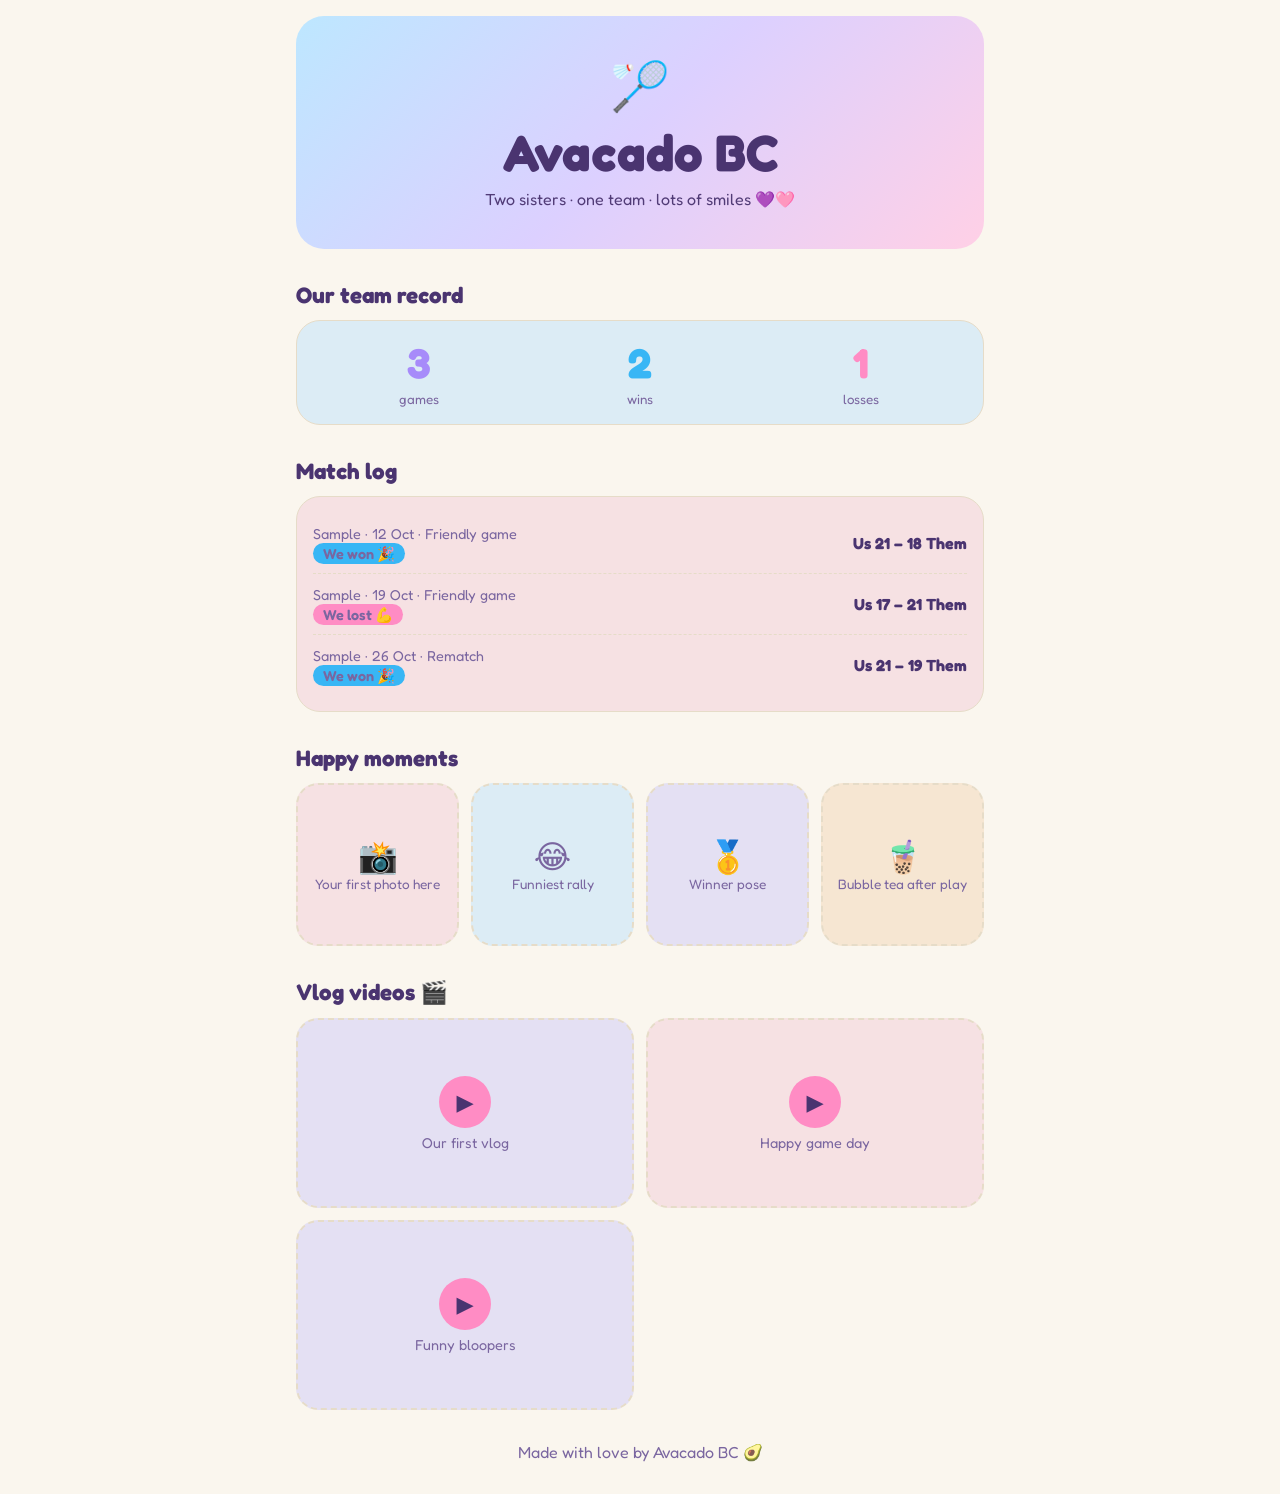
==== index.html @ a6f0c49f "Add files via upload" ====
<!DOCTYPE html>
<html lang="en">
<head>
<meta charset="utf-8">
<meta name="viewport" content="width=device-width, initial-scale=1">
<title>Avacado BC 🏸</title>
<meta property="og:title" content="Avacado BC 🏸">
<meta property="og:description" content="Two sisters · one team · lots of smiles">
<link rel="icon" href="data:image/svg+xml,<svg xmlns=%22http://www.w3.org/2000/svg%22 viewBox=%220 0 100 100%22><text y=%22.9em%22 font-size=%2290%22>🏸</text></svg>">
<link href="https://fonts.googleapis.com/css2?family=Fredoka:wght@400;600;700&display=swap" rel="stylesheet">
<link rel="stylesheet" href="css/style.css">
</head>
<body>
<div class="wrap">

  <!-- Banner (text comes from data/club.js) -->
  <header class="hero">
    <div class="sh">🏸</div>
    <h1 id="club-name"></h1>
    <p id="club-tagline"></p>
  </header>

  <!-- Team record (calculated from data/matches.js) -->
  <h2>Our team record</h2>
  <div class="card"><div class="vs">
    <div><b id="stat-games">0</b><small>games</small></div>
    <div><b id="stat-wins">0</b><small>wins</small></div>
    <div><b id="stat-losses">0</b><small>losses</small></div>
  </div></div>

  <!-- Match log (from data/matches.js) -->
  <h2>Match log</h2>
  <div class="card" id="match-log"></div>

  <!-- Photos (from data/moments.js) -->
  <h2>Happy moments</h2>
  <div class="grid" id="moments"></div>

  <!-- Videos (from data/vlogs.js) -->
  <h2>Vlog videos 🎬</h2>
  <div class="vgrid" id="vlogs"></div>

  <footer id="club-footer"></footer>
</div>

<!-- Your data files: these are the ones you edit -->
<script src="data/club.js"></script>
<script src="data/matches.js"></script>
<script src="data/moments.js"></script>
<script src="data/vlogs.js"></script>
<!-- The code that builds the page: no need to touch -->
<script src="js/script.js"></script>
</body>
</html>
---- css/style.css ----
/* Colours: change them here if you ever want a new look */
:root{
  --bg:#faf6ee;      /* cream page */
  --card:#dcecf5;    /* light blue box */
  --pink:#f6e1e3;    /* light pink box */
  --lav:#e4e0f3;     /* lavender */
  --peach:#f6e6d2;   /* peach */
  --ink:#4a3470;     /* main text */
  --soft:#7a66a0;    /* softer text */
  --p1:#a78bfa;      /* purple number */
  --p2:#ff8cc4;      /* pink */
  --p3:#38b6f5;      /* sky blue */
  --line:#e6dcc8;    /* beige borders */
}
*{box-sizing:border-box}
body{margin:0;min-height:100vh;background:var(--bg);color:var(--ink);font-family:'Fredoka',system-ui,-apple-system,'Segoe UI',sans-serif}
.wrap{max-width:720px;margin:0 auto;padding:16px}

.hero{text-align:center;color:var(--ink);border-radius:28px;padding:40px 20px;background:linear-gradient(135deg,#bde7ff,#dcd0ff 50%,#ffd0e6)}
.hero h1{margin:6px 0;font-size:clamp(2rem,9vw,3.2rem)}
.hero p{margin:0;opacity:.95}
.sh{font-size:3rem}

h2{margin:32px 0 12px;font-size:1.4rem}
.card{background:var(--card);border:1px solid var(--line);border-radius:24px;padding:16px}
#match-log{background:var(--pink)}

.vs{display:grid;grid-template-columns:repeat(3,1fr);align-items:center;text-align:center;gap:8px}
.vs b{display:block;font-size:2.6rem;color:var(--p3)}
.vs div:first-child b{color:var(--p1)}
.vs div:last-child b{color:var(--p2)}
.vs small{color:var(--soft)}

.m{display:flex;justify-content:space-between;align-items:center;gap:8px;padding:10px 0;border-bottom:1px dashed var(--line)}
.m:last-child{border:0}
.m span{color:var(--soft);font-size:.9rem}
.sc{font-weight:700;text-align:right}
.tag{font-size:.75rem;color:#3b2a5c;font-weight:600;border-radius:99px;padding:2px 10px;background:var(--p3)}
.tag.s{background:var(--p2)}

.grid{display:grid;grid-template-columns:repeat(auto-fill,minmax(150px,1fr));gap:12px}
.ph{background:var(--pink);border:2px dashed var(--line);border-radius:22px;aspect-ratio:1;display:flex;flex-direction:column;align-items:center;justify-content:center;text-align:center;padding:8px;font-size:.85rem;color:var(--soft)}
.ph i{font-style:normal;font-size:2rem}
.ph:nth-child(4n+2){background:var(--card)}
.ph:nth-child(4n+3){background:var(--lav)}
.ph:nth-child(4n+4){background:var(--peach)}
.pic{margin:0;background:var(--pink);border:1px solid var(--line);border-radius:22px;overflow:hidden}
.pic img{display:block;width:100%;aspect-ratio:1;object-fit:cover}
.pic figcaption{padding:8px 12px;font-size:.85rem;color:var(--soft)}

.vgrid{display:grid;grid-template-columns:repeat(auto-fill,minmax(240px,1fr));gap:12px}
.vd{background:var(--lav);border:2px dashed var(--line);border-radius:22px;aspect-ratio:16/9;display:flex;flex-direction:column;align-items:center;justify-content:center;text-align:center;color:var(--soft);font-size:.9rem;gap:6px;padding:8px}
.vd:nth-child(2n){background:var(--pink)}
.vd i{font-style:normal;width:52px;height:52px;border-radius:50%;background:var(--p2);color:var(--ink);display:flex;align-items:center;justify-content:center;font-size:1.4rem}
.vc{margin:0;background:var(--lav);border:1px solid var(--line);border-radius:22px;overflow:hidden}
.vc:nth-child(2n){background:var(--pink)}
.vc video,.vc iframe{display:block;width:100%;aspect-ratio:16/9;border:0;background:#000}
.vc figcaption{padding:8px 12px;font-size:.9rem;color:var(--soft)}

footer{text-align:center;color:var(--soft);margin:32px 0 16px}
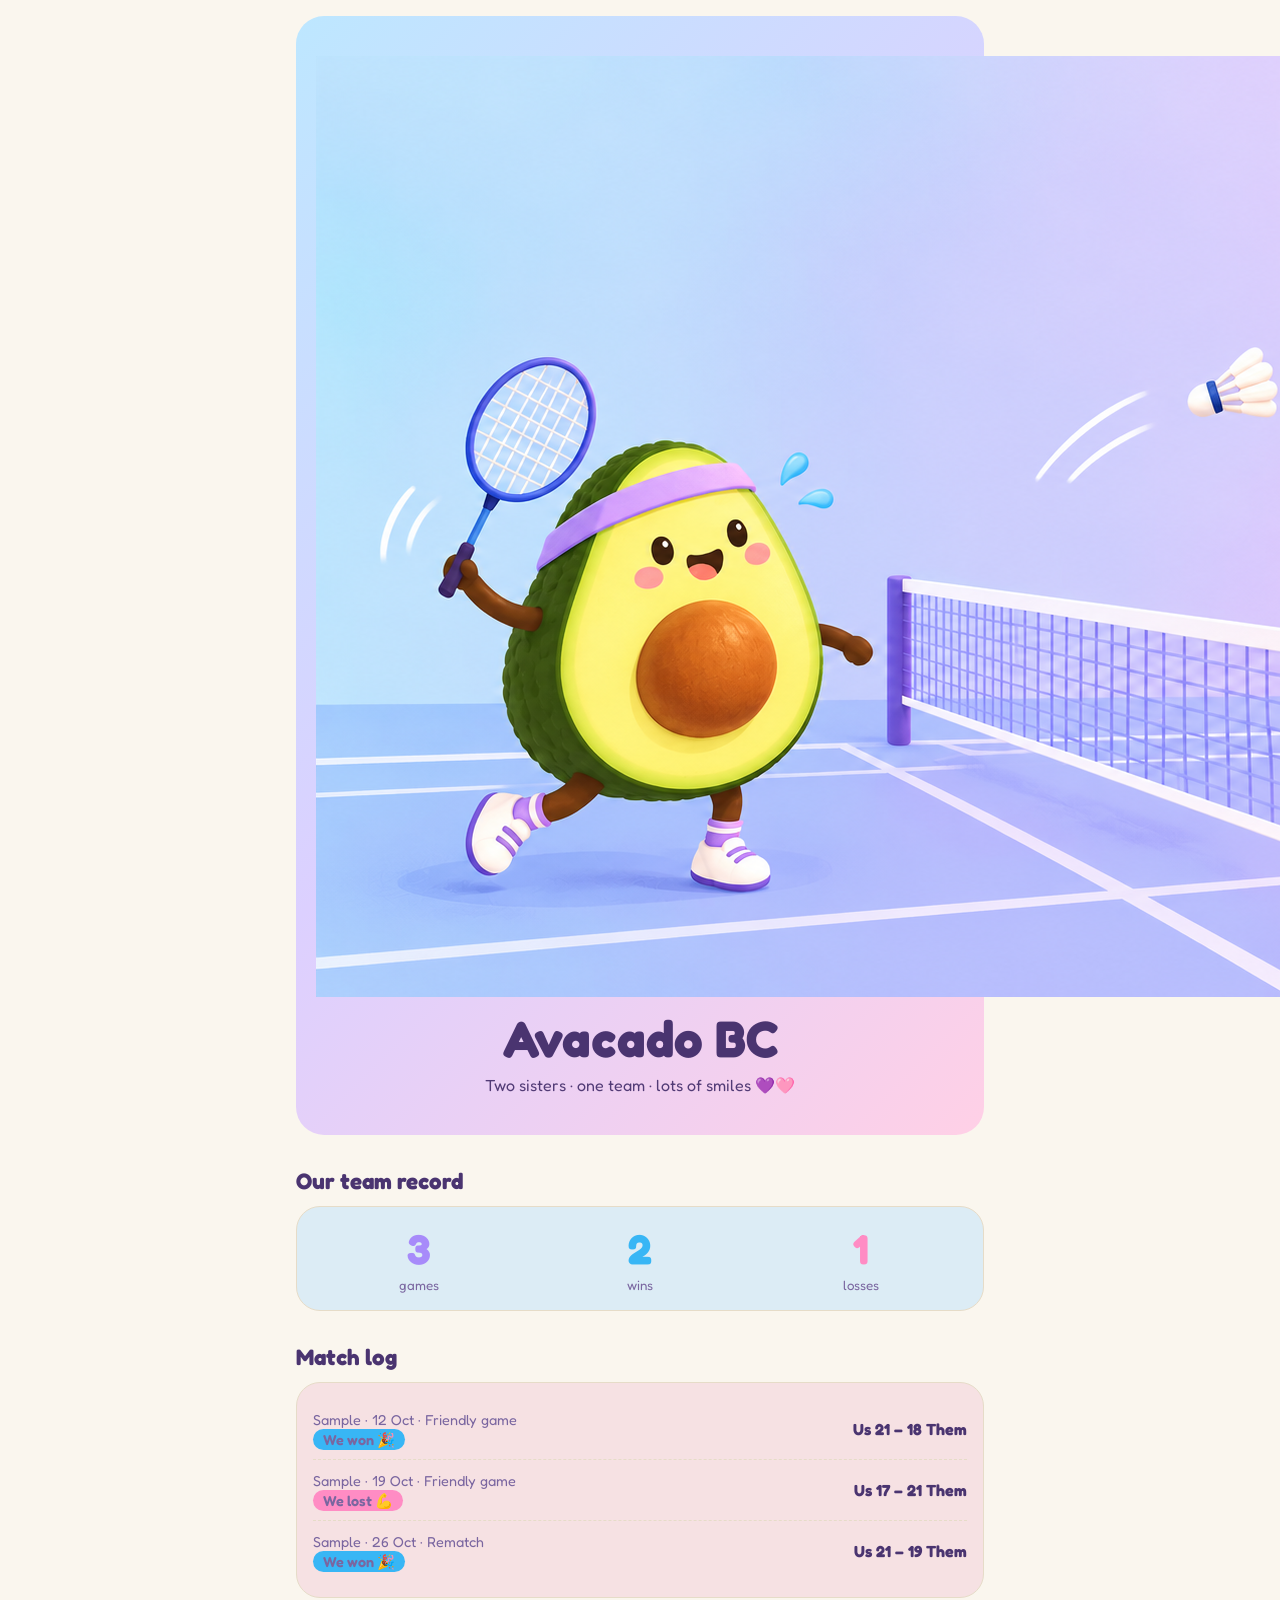
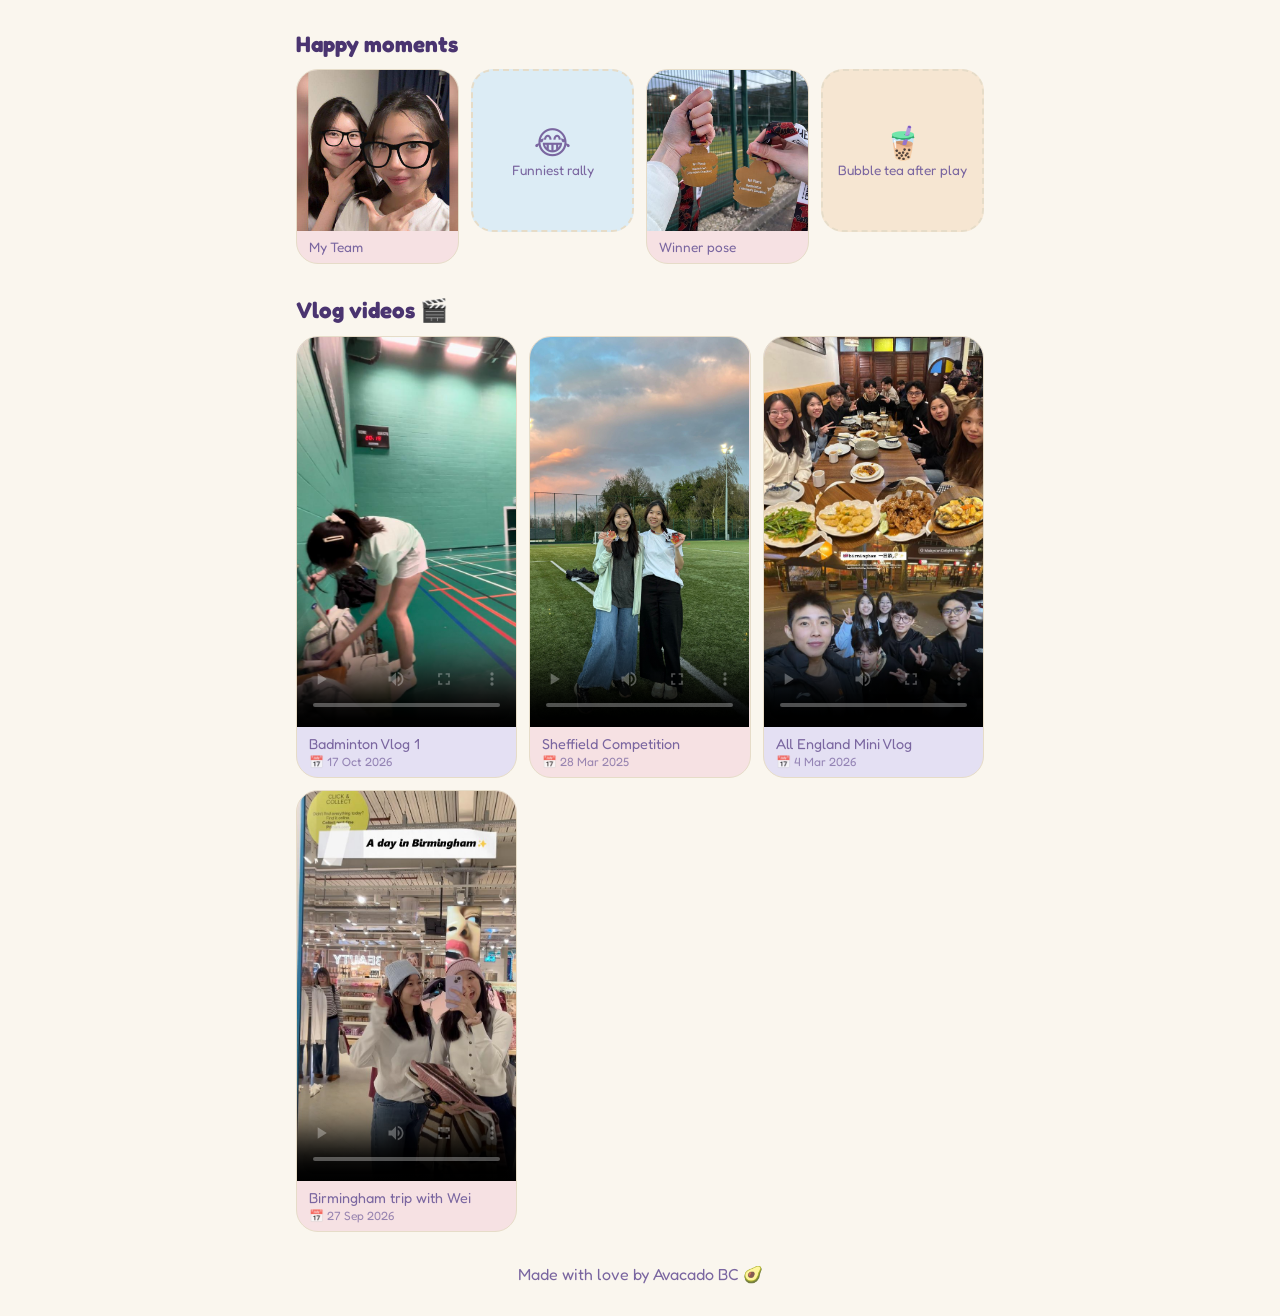
==== commit 59ac4466: "Replace emoji with image in header" ====
--- a/index.html
+++ b/index.html
@@ -15,7 +15,7 @@
 
   <!-- Banner (text comes from data/club.js) -->
   <header class="hero">
-    <div class="sh">🏸</div>
+    <img class="hero-img" src="images/Kawaii%20Avocado%20Badminton%20Match.png" alt="Avacado BC avocados playing badminton">
     <h1 id="club-name"></h1>
     <p id="club-tagline"></p>
   </header>
--- a/css/style.css
+++ b/css/style.css
@@ -48,13 +48,15 @@
 .pic img{display:block;width:100%;aspect-ratio:1;object-fit:cover}
 .pic figcaption{padding:8px 12px;font-size:.85rem;color:var(--soft)}
 
-.vgrid{display:grid;grid-template-columns:repeat(auto-fill,minmax(240px,1fr));gap:12px}
-.vd{background:var(--lav);border:2px dashed var(--line);border-radius:22px;aspect-ratio:16/9;display:flex;flex-direction:column;align-items:center;justify-content:center;text-align:center;color:var(--soft);font-size:.9rem;gap:6px;padding:8px}
+.vgrid{display:grid;grid-template-columns:repeat(2,1fr);gap:12px}
+@media (min-width:600px){.vgrid{grid-template-columns:repeat(3,1fr)}}
+.vd{background:var(--lav);border:2px dashed var(--line);border-radius:22px;aspect-ratio:9/16;display:flex;flex-direction:column;align-items:center;justify-content:center;text-align:center;color:var(--soft);font-size:.9rem;gap:6px;padding:8px}
 .vd:nth-child(2n){background:var(--pink)}
 .vd i{font-style:normal;width:52px;height:52px;border-radius:50%;background:var(--p2);color:var(--ink);display:flex;align-items:center;justify-content:center;font-size:1.4rem}
 .vc{margin:0;background:var(--lav);border:1px solid var(--line);border-radius:22px;overflow:hidden}
 .vc:nth-child(2n){background:var(--pink)}
-.vc video,.vc iframe{display:block;width:100%;aspect-ratio:16/9;border:0;background:#000}
+.vc video{display:block;width:100%;aspect-ratio:9/16;object-fit:cover;border:0;background:#000}
+.vc iframe{display:block;width:100%;aspect-ratio:16/9;border:0;background:#000}
 .vc figcaption{padding:8px 12px;font-size:.9rem;color:var(--soft)}
 
 footer{text-align:center;color:var(--soft);margin:32px 0 16px}
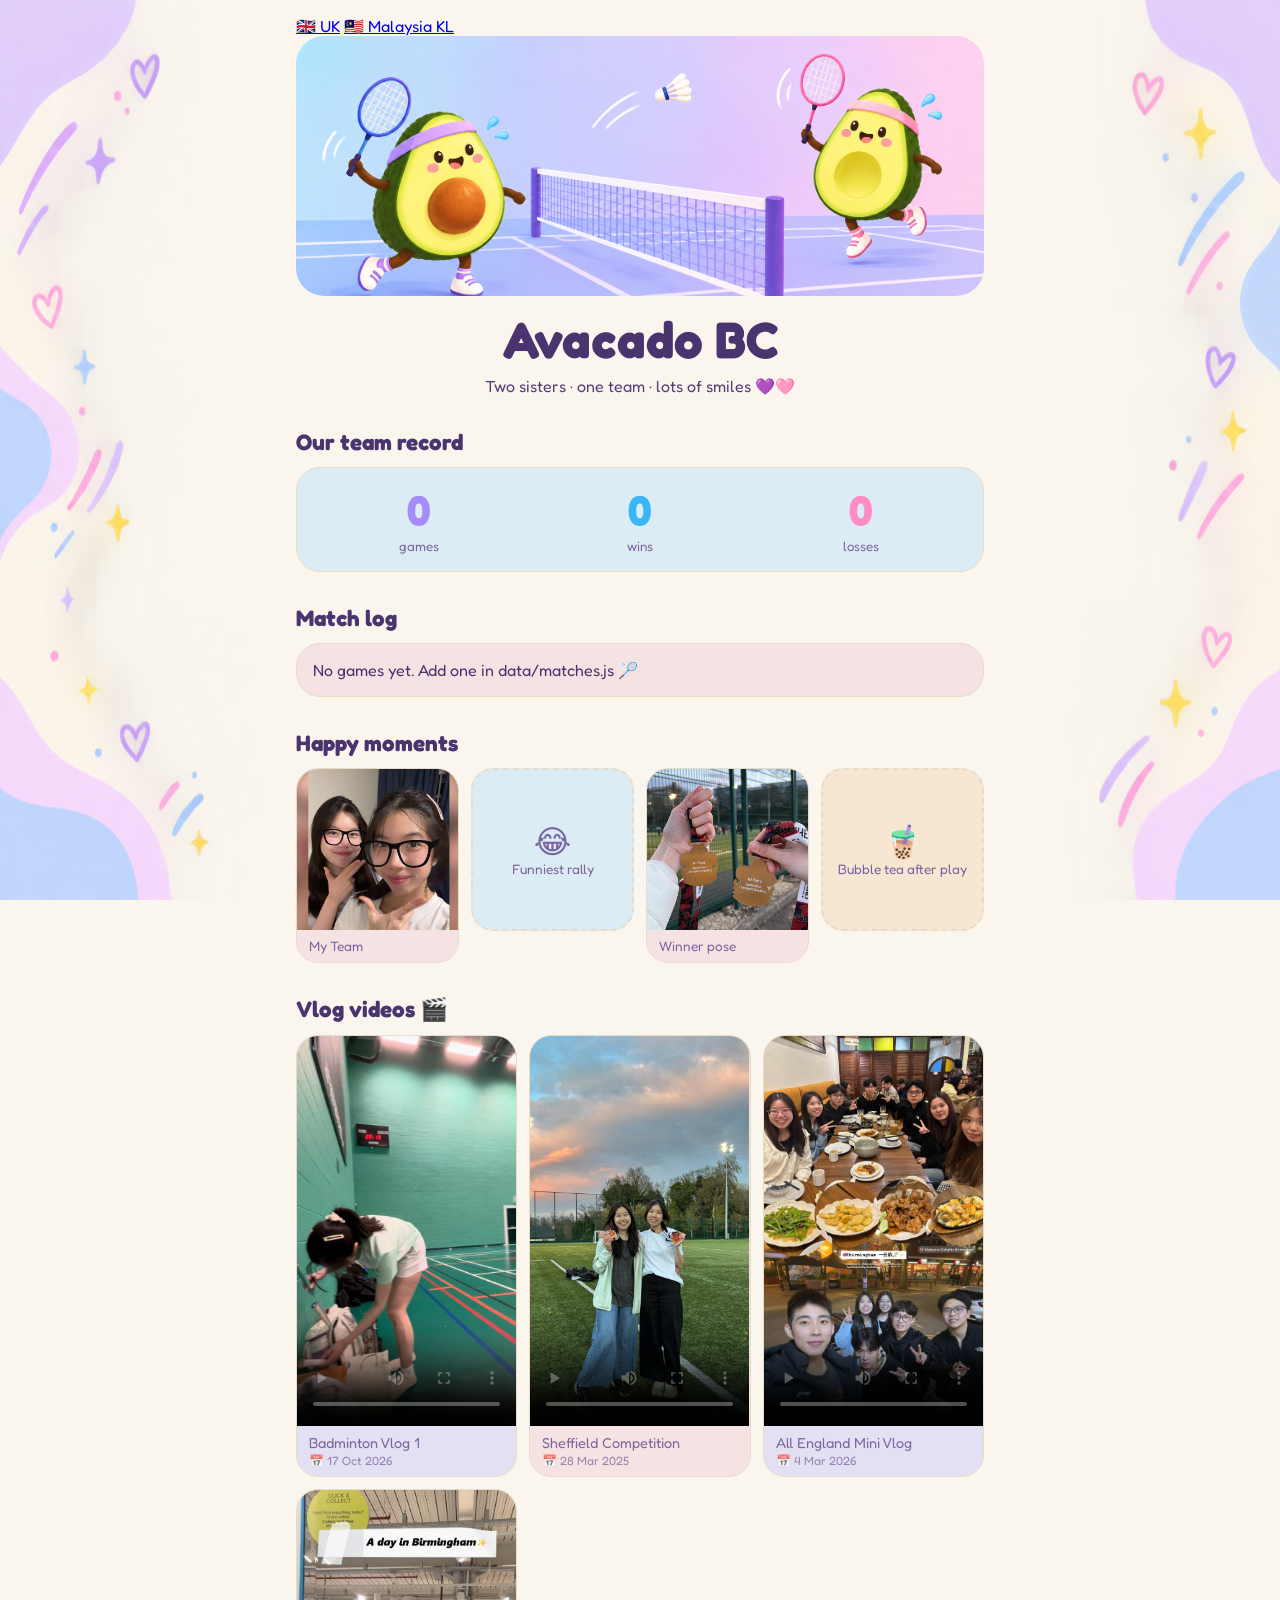
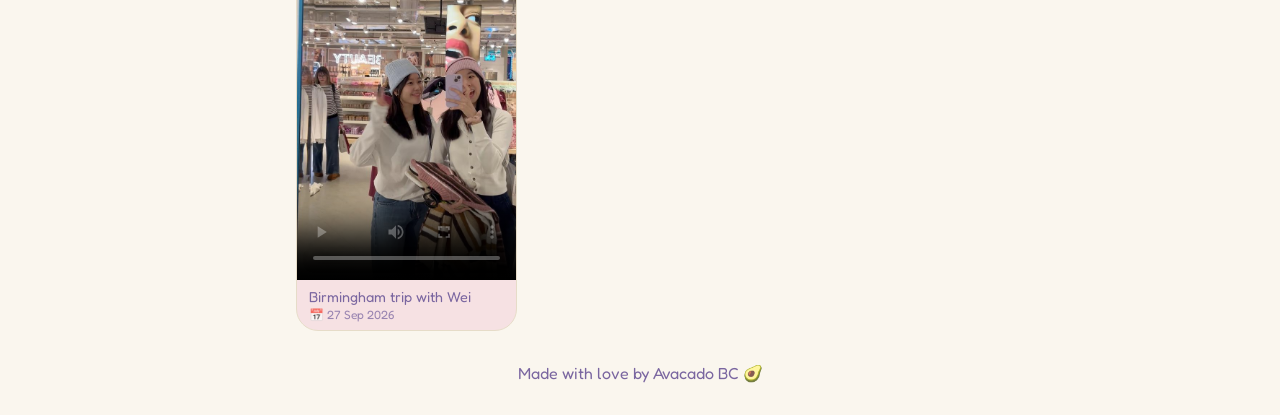
==== commit d2ef2550: "Add navigation links for UK and Malaysia" ====
--- a/index.html
+++ b/index.html
@@ -12,7 +12,11 @@
 </head>
 <body>
 <div class="wrap">
-
+  <nav class="switch">
+    <a class="on" href="index.html">🇬🇧 UK</a>
+    <a href="kl.html">🇲🇾 Malaysia KL</a>
+  </nav>
+  
   <!-- Banner (text comes from data/club.js) -->
   <header class="hero">
     <img class="hero-img" src="images/Kawaii%20Avocado%20Badminton%20Match.png" alt="Avacado BC avocados playing badminton">
--- a/css/style.css
+++ b/css/style.css
@@ -16,11 +16,11 @@
 body{margin:0;min-height:100vh;background:var(--bg);color:var(--ink);font-family:'Fredoka',system-ui,-apple-system,'Segoe UI',sans-serif}
 .wrap{max-width:720px;margin:0 auto;padding:16px}
 
-.hero{text-align:center;color:var(--ink);border-radius:28px;padding:40px 20px;background:linear-gradient(135deg,#bde7ff,#dcd0ff 50%,#ffd0e6)}
+.hero{text-align:center;color:var(--ink)}
 .hero h1{margin:6px 0;font-size:clamp(2rem,9vw,3.2rem)}
 .hero p{margin:0;opacity:.95}
 .sh{font-size:3rem}
-
+.hero-img{display:block;width:100%;height:clamp(160px,32vw,260px);object-fit:cover;object-position:center 65%;border-radius:28px;margin-bottom:12px}
 h2{margin:32px 0 12px;font-size:1.4rem}
 .card{background:var(--card);border:1px solid var(--line);border-radius:24px;padding:16px}
 #match-log{background:var(--pink)}
@@ -60,3 +60,20 @@
 .vc figcaption{padding:8px 12px;font-size:.9rem;color:var(--soft)}
 
 footer{text-align:center;color:var(--soft);margin:32px 0 16px}
+
+/* Decorative swirl background */
+body::before{
+  content:"";
+  position:fixed;
+  inset:0;
+  z-index:-1;
+  background:url("../images/frame.png") center / 100% 100% no-repeat;
+  pointer-events:none;
+}
+@media (max-width:700px){
+  body::before{
+    background:
+      url("../images/frame.png") left top / auto 55% no-repeat,
+      url("../images/frame.png") right bottom / auto 55% no-repeat;
+  }
+}
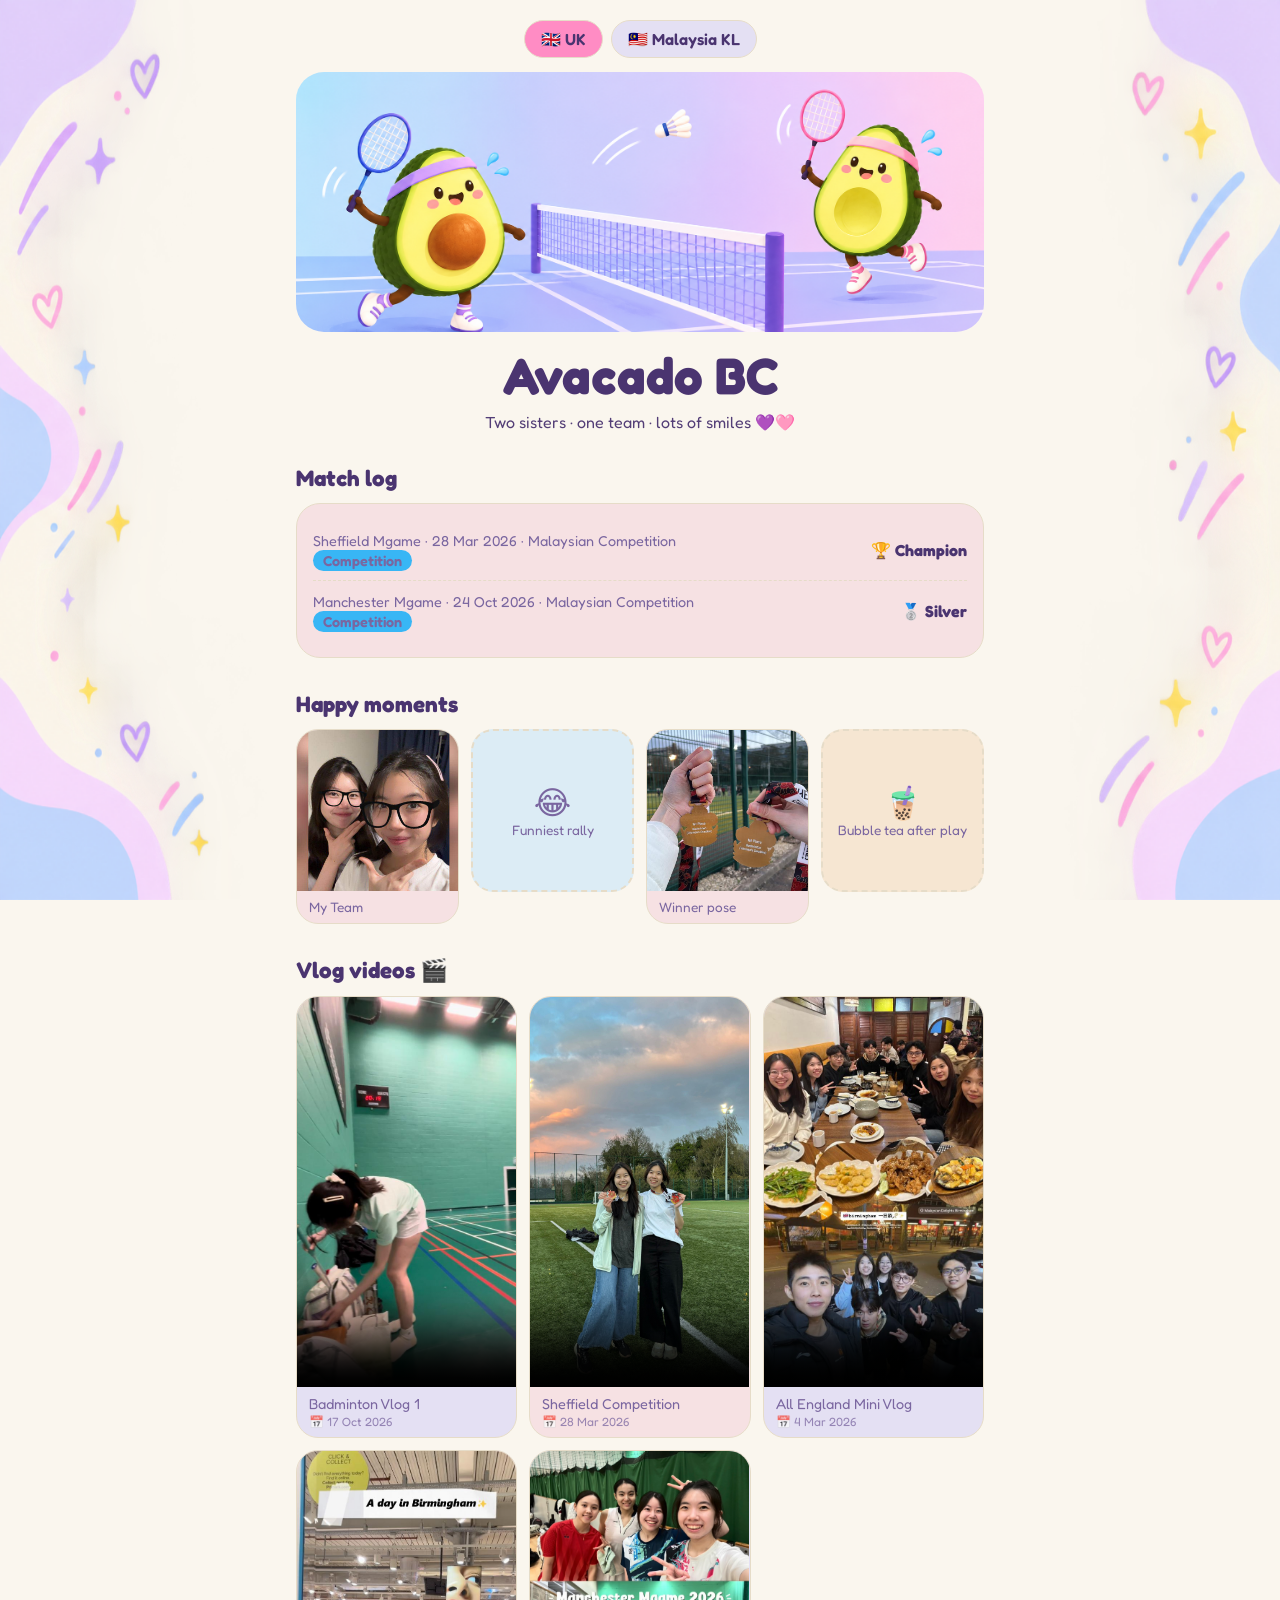
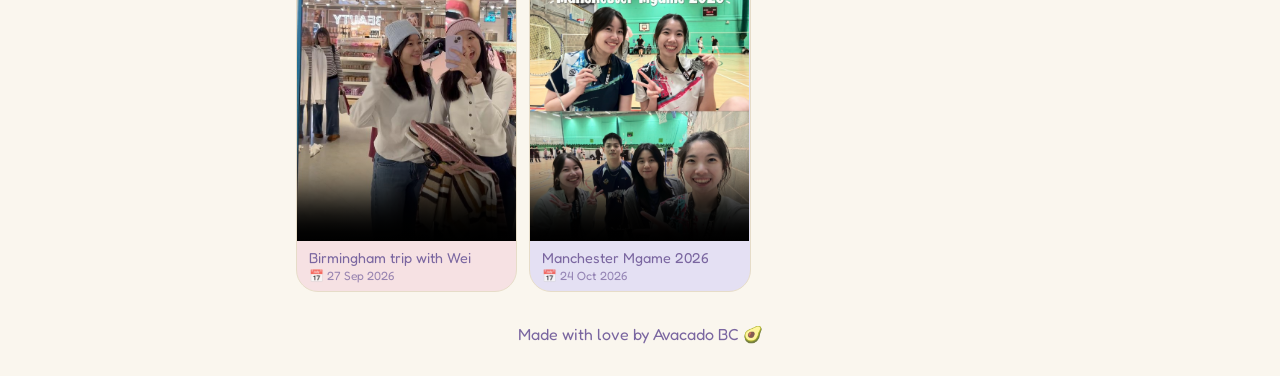
==== commit e01c9370: "Update index.html" ====
--- a/index.html
+++ b/index.html
@@ -25,8 +25,10 @@
   </header>
 
   <!-- Team record (calculated from data/matches.js) -->
-  <h2>Our team record</h2>
-  <div class="card"><div class="vs">
+  <!-- <h2>Our team record</h2>-->
+  <!-- <div class="card"><div class="vs">-->
+  <h2 style="display:none">Our team record</h2>
+  <div class="card" style="display:none"><div class="vs">
     <div><b id="stat-games">0</b><small>games</small></div>
     <div><b id="stat-wins">0</b><small>wins</small></div>
     <div><b id="stat-losses">0</b><small>losses</small></div>
--- a/css/style.css
+++ b/css/style.css
@@ -77,3 +77,6 @@
       url("../images/frame.png") right bottom / auto 55% no-repeat;
   }
 }
+.switch{display:flex;gap:8px;justify-content:center;margin:4px 0 14px}
+.switch a{padding:8px 16px;border-radius:99px;background:var(--lav);color:var(--ink);text-decoration:none;font-weight:600;border:1px solid var(--line)}
+.switch a.on{background:var(--p2)}
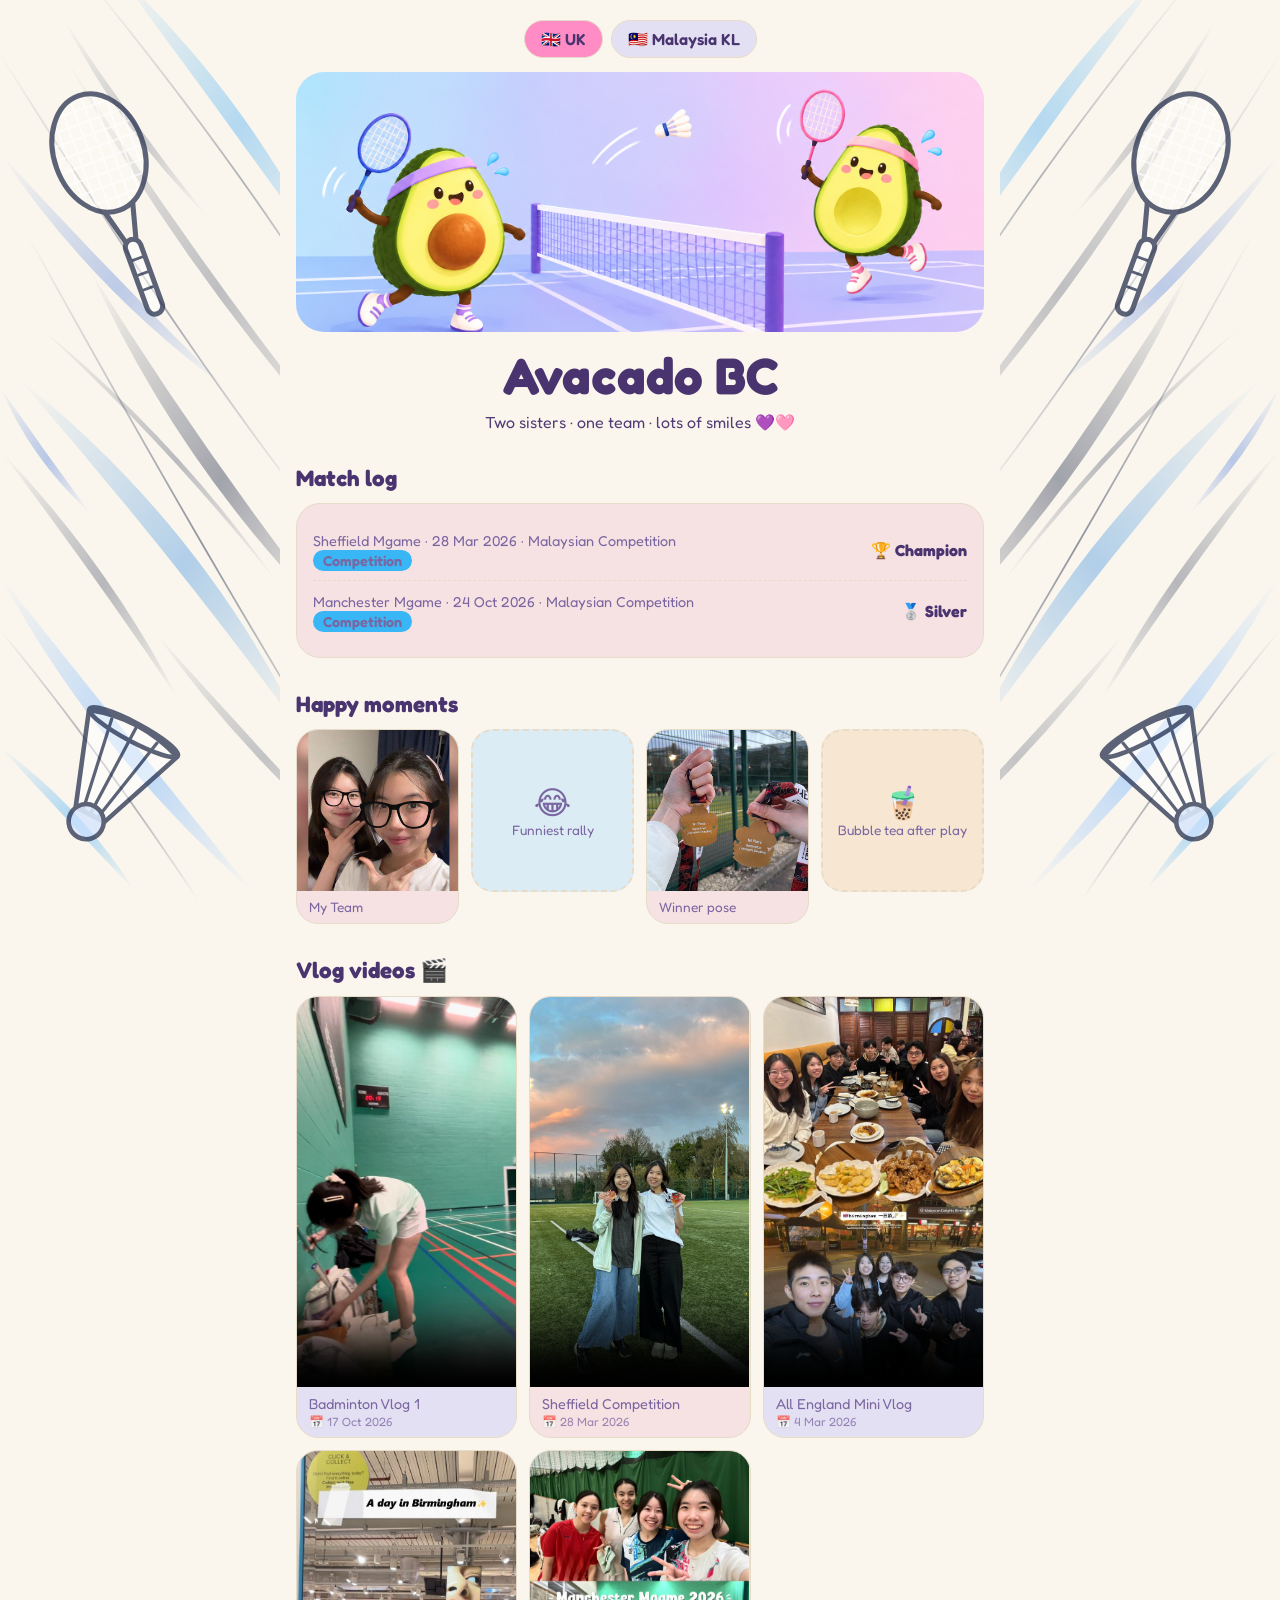
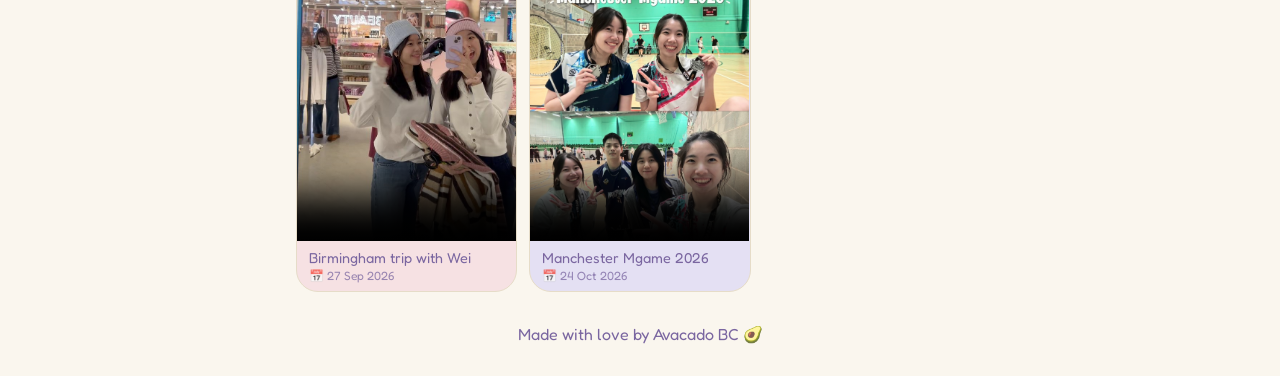
==== commit f77cb7a1: "Update index.html" ====
--- a/index.html
+++ b/index.html
@@ -9,6 +9,7 @@
 <link rel="icon" href="data:image/svg+xml,<svg xmlns=%22http://www.w3.org/2000/svg%22 viewBox=%220 0 100 100%22><text y=%22.9em%22 font-size=%2290%22>🏸</text></svg>">
 <link href="https://fonts.googleapis.com/css2?family=Fredoka:wght@400;600;700&display=swap" rel="stylesheet">
 <link rel="stylesheet" href="css/style.css">
+<link rel="stylesheet" href="css/deco.css">
 </head>
 <body>
 <div class="wrap">
--- a/css/deco.css
+++ b/css/deco.css
@@ -0,0 +1,7 @@
+/* ===== Side panels: soft sweeping lines, racket and shuttlecock (computer screens only) ===== */
+@media (min-width:1000px){
+  body::before,body::after{content:"";position:fixed;top:0;bottom:0;width:calc((100vw - 720px) / 2);max-width:520px;pointer-events:none;background-repeat:no-repeat;background-size:cover;z-index:0}
+  body::before{left:0;background-position:left center;background-image:url("data:image/svg+xml,%3Csvg xmlns='http://www.w3.org/2000/svg' viewBox='0 0 400 1000' preserveAspectRatio='xMidYMid slice'%3E%3Cg transform='translate(400 0) scale(-1 1)'%3E%3Cdefs%3E%3CclipPath id='h'%3E%3Cellipse cx='0' cy='0' rx='40' ry='54'/%3E%3C/clipPath%3E%3ClinearGradient id='g_navy' x1='0' y1='1' x2='1' y2='0'%3E%3Cstop offset='0' stop-color='%2328324f' stop-opacity='0'/%3E%3Cstop offset='.45' stop-color='%2328324f' stop-opacity='1'/%3E%3Cstop offset='1' stop-color='%2328324f' stop-opacity='0'/%3E%3C/linearGradient%3E%3ClinearGradient id='g_mid' x1='0' y1='1' x2='1' y2='0'%3E%3Cstop offset='0' stop-color='%233b8fe0' stop-opacity='0'/%3E%3Cstop offset='.45' stop-color='%233b8fe0' stop-opacity='1'/%3E%3Cstop offset='1' stop-color='%233b8fe0' stop-opacity='0'/%3E%3C/linearGradient%3E%3ClinearGradient id='g_sky' x1='0' y1='1' x2='1' y2='0'%3E%3Cstop offset='0' stop-color='%233fa9f5' stop-opacity='0'/%3E%3Cstop offset='.45' stop-color='%233fa9f5' stop-opacity='1'/%3E%3Cstop offset='1' stop-color='%233fa9f5' stop-opacity='0'/%3E%3C/linearGradient%3E%3ClinearGradient id='g_light' x1='0' y1='1' x2='1' y2='0'%3E%3Cstop offset='0' stop-color='%237db8ff' stop-opacity='0'/%3E%3Cstop offset='.45' stop-color='%237db8ff' stop-opacity='1'/%3E%3Cstop offset='1' stop-color='%237db8ff' stop-opacity='0'/%3E%3C/linearGradient%3E%3ClinearGradient id='g_deep' x1='0' y1='1' x2='1' y2='0'%3E%3Cstop offset='0' stop-color='%233b6fd8' stop-opacity='0'/%3E%3Cstop offset='.45' stop-color='%233b6fd8' stop-opacity='1'/%3E%3Cstop offset='1' stop-color='%233b6fd8' stop-opacity='0'/%3E%3C/linearGradient%3E%3C/defs%3E%3Cpath d='M20 700Q198 526 300 300Q171 508 20 700Z' fill='url(%23g_navy)' opacity='0.42'/%3E%3Cpath d='M60 820Q211 613 380 420Q174 583 60 820Z' fill='url(%23g_mid)' opacity='0.38'/%3E%3Cpath d='M0 520Q193 310 330 60Q177 299 0 520Z' fill='url(%23g_navy)' opacity='0.28'/%3E%3Cpath d='M120 990Q291 840 400 640Q260 815 120 990Z' fill='url(%23g_light)' opacity='0.55'/%3E%3Cpath d='M200 780Q296 637 400 500Q280 625 200 780Z' fill='url(%23g_navy)' opacity='0.32'/%3E%3Cpath d='M30 300Q148 134 270 -30Q119 113 30 300Z' fill='url(%23g_sky)' opacity='0.38'/%3E%3Cpath d='M150 430Q298 322 400 170Q278 303 150 430Z' fill='url(%23g_deep)' opacity='0.32'/%3E%3Cpath d='M0 950Q130 839 230 700Q117 827 0 950Z' fill='url(%23g_navy)' opacity='0.26'/%3E%3Cpath d='M250 990Q326 911 400 830Q310 896 250 990Z' fill='url(%23g_sky)' opacity='0.42'/%3E%3Cpath d='M90 650Q213 494 360 360Q205 486 90 650Z' fill='url(%23g_navy)' opacity='0.3'/%3E%3Cpath d='M300 570Q365 511 400 430Q351 501 300 570Z' fill='url(%23g_deep)' opacity='0.35'/%3E%3Cpath d='M170 240Q268 143 330 20Q255 134 170 240Z' fill='url(%23g_navy)' opacity='0.25'/%3E%3Cpath d='M10 880Q160 640 370 260' fill='none' stroke='url(%23g_navy)' stroke-width='2' stroke-linecap='round' opacity='0.5'/%3E%3Cpath d='M60 560Q200 380 400 60' fill='none' stroke='url(%23g_navy)' stroke-width='2' stroke-linecap='round' opacity='0.4'/%3E%3Cpath d='M180 1000Q300 820 400 700' fill='none' stroke='url(%23g_navy)' stroke-width='2' stroke-linecap='round' opacity='0.45'/%3E%3Cpath d='M0 400Q120 200 300 -20' fill='none' stroke='url(%23g_navy)' stroke-width='2' stroke-linecap='round' opacity='0.35'/%3E%3Cg transform='translate(290 170) rotate(20) scale(1.25)' fill='none' stroke='%2328324f' stroke-width='4.5' stroke-linecap='round' stroke-linejoin='round' opacity='.75'%3E%3Cellipse cx='0' cy='0' rx='40' ry='54' fill='%23ffffff' fill-opacity='.3' stroke='none'/%3E%3Cg clip-path='url(%23h)' stroke='%23ffffff' stroke-width='1.8' opacity='.9'%3E%3Cpath d='M-32 -54V54M-22 -54V54M-12 -54V54M-2 -54V54M8 -54V54M18 -54V54M28 -54V54M38 -54V54'/%3E%3Cpath d='M-40 -42H40M-40 -30H40M-40 -18H40M-40 -6H40M-40 6H40M-40 18H40M-40 30H40M-40 42H40'/%3E%3C/g%3E%3Cellipse cx='0' cy='0' rx='40' ry='54'/%3E%3Cpath d='M-13 52L-5 82M13 52L5 82'/%3E%3Crect x='-7' y='82' width='14' height='70' rx='7' fill='%23ffffff' fill-opacity='.7'/%3E%3Cpath d='M-7 100H7M-7 114H7M-7 128H7' stroke-width='2.5'/%3E%3C/g%3E%3Cg transform='translate(300 905) rotate(-28) scale(1.5)' fill='%23ffffff' fill-opacity='.7' stroke='%2328324f' stroke-width='3.4' stroke-linejoin='round' stroke-linecap='round' opacity='.75'%3E%3Cpath d='M-12 0L-37 -68Q0 -81 37 -68L12 0Z'/%3E%3Cpath d='M-6 0L-19 -70M0 0V-75M6 0L19 -70' fill='none' stroke-width='2.4'/%3E%3Cellipse cx='0' cy='-69' rx='37' ry='7' fill='none'/%3E%3Ccircle cx='0' cy='6' r='13' fill='%23cfe3ff' fill-opacity='.9'/%3E%3C/g%3E%3C/g%3E%3C/svg%3E")}
+  body::after{right:0;background-position:right center;background-image:url("data:image/svg+xml,%3Csvg xmlns='http://www.w3.org/2000/svg' viewBox='0 0 400 1000' preserveAspectRatio='xMidYMid slice'%3E%3Cdefs%3E%3CclipPath id='h'%3E%3Cellipse cx='0' cy='0' rx='40' ry='54'/%3E%3C/clipPath%3E%3ClinearGradient id='g_navy' x1='0' y1='1' x2='1' y2='0'%3E%3Cstop offset='0' stop-color='%2328324f' stop-opacity='0'/%3E%3Cstop offset='.45' stop-color='%2328324f' stop-opacity='1'/%3E%3Cstop offset='1' stop-color='%2328324f' stop-opacity='0'/%3E%3C/linearGradient%3E%3ClinearGradient id='g_mid' x1='0' y1='1' x2='1' y2='0'%3E%3Cstop offset='0' stop-color='%233b8fe0' stop-opacity='0'/%3E%3Cstop offset='.45' stop-color='%233b8fe0' stop-opacity='1'/%3E%3Cstop offset='1' stop-color='%233b8fe0' stop-opacity='0'/%3E%3C/linearGradient%3E%3ClinearGradient id='g_sky' x1='0' y1='1' x2='1' y2='0'%3E%3Cstop offset='0' stop-color='%233fa9f5' stop-opacity='0'/%3E%3Cstop offset='.45' stop-color='%233fa9f5' stop-opacity='1'/%3E%3Cstop offset='1' stop-color='%233fa9f5' stop-opacity='0'/%3E%3C/linearGradient%3E%3ClinearGradient id='g_light' x1='0' y1='1' x2='1' y2='0'%3E%3Cstop offset='0' stop-color='%237db8ff' stop-opacity='0'/%3E%3Cstop offset='.45' stop-color='%237db8ff' stop-opacity='1'/%3E%3Cstop offset='1' stop-color='%237db8ff' stop-opacity='0'/%3E%3C/linearGradient%3E%3ClinearGradient id='g_deep' x1='0' y1='1' x2='1' y2='0'%3E%3Cstop offset='0' stop-color='%233b6fd8' stop-opacity='0'/%3E%3Cstop offset='.45' stop-color='%233b6fd8' stop-opacity='1'/%3E%3Cstop offset='1' stop-color='%233b6fd8' stop-opacity='0'/%3E%3C/linearGradient%3E%3C/defs%3E%3Cpath d='M20 700Q198 526 300 300Q171 508 20 700Z' fill='url(%23g_navy)' opacity='0.42'/%3E%3Cpath d='M60 820Q211 613 380 420Q174 583 60 820Z' fill='url(%23g_mid)' opacity='0.38'/%3E%3Cpath d='M0 520Q193 310 330 60Q177 299 0 520Z' fill='url(%23g_navy)' opacity='0.28'/%3E%3Cpath d='M120 990Q291 840 400 640Q260 815 120 990Z' fill='url(%23g_light)' opacity='0.55'/%3E%3Cpath d='M200 780Q296 637 400 500Q280 625 200 780Z' fill='url(%23g_navy)' opacity='0.32'/%3E%3Cpath d='M30 300Q148 134 270 -30Q119 113 30 300Z' fill='url(%23g_sky)' opacity='0.38'/%3E%3Cpath d='M150 430Q298 322 400 170Q278 303 150 430Z' fill='url(%23g_deep)' opacity='0.32'/%3E%3Cpath d='M0 950Q130 839 230 700Q117 827 0 950Z' fill='url(%23g_navy)' opacity='0.26'/%3E%3Cpath d='M250 990Q326 911 400 830Q310 896 250 990Z' fill='url(%23g_sky)' opacity='0.42'/%3E%3Cpath d='M90 650Q213 494 360 360Q205 486 90 650Z' fill='url(%23g_navy)' opacity='0.3'/%3E%3Cpath d='M300 570Q365 511 400 430Q351 501 300 570Z' fill='url(%23g_deep)' opacity='0.35'/%3E%3Cpath d='M170 240Q268 143 330 20Q255 134 170 240Z' fill='url(%23g_navy)' opacity='0.25'/%3E%3Cpath d='M10 880Q160 640 370 260' fill='none' stroke='url(%23g_navy)' stroke-width='2' stroke-linecap='round' opacity='0.5'/%3E%3Cpath d='M60 560Q200 380 400 60' fill='none' stroke='url(%23g_navy)' stroke-width='2' stroke-linecap='round' opacity='0.4'/%3E%3Cpath d='M180 1000Q300 820 400 700' fill='none' stroke='url(%23g_navy)' stroke-width='2' stroke-linecap='round' opacity='0.45'/%3E%3Cpath d='M0 400Q120 200 300 -20' fill='none' stroke='url(%23g_navy)' stroke-width='2' stroke-linecap='round' opacity='0.35'/%3E%3Cg transform='translate(290 170) rotate(20) scale(1.25)' fill='none' stroke='%2328324f' stroke-width='4.5' stroke-linecap='round' stroke-linejoin='round' opacity='.75'%3E%3Cellipse cx='0' cy='0' rx='40' ry='54' fill='%23ffffff' fill-opacity='.3' stroke='none'/%3E%3Cg clip-path='url(%23h)' stroke='%23ffffff' stroke-width='1.8' opacity='.9'%3E%3Cpath d='M-32 -54V54M-22 -54V54M-12 -54V54M-2 -54V54M8 -54V54M18 -54V54M28 -54V54M38 -54V54'/%3E%3Cpath d='M-40 -42H40M-40 -30H40M-40 -18H40M-40 -6H40M-40 6H40M-40 18H40M-40 30H40M-40 42H40'/%3E%3C/g%3E%3Cellipse cx='0' cy='0' rx='40' ry='54'/%3E%3Cpath d='M-13 52L-5 82M13 52L5 82'/%3E%3Crect x='-7' y='82' width='14' height='70' rx='7' fill='%23ffffff' fill-opacity='.7'/%3E%3Cpath d='M-7 100H7M-7 114H7M-7 128H7' stroke-width='2.5'/%3E%3C/g%3E%3Cg transform='translate(300 905) rotate(-28) scale(1.5)' fill='%23ffffff' fill-opacity='.7' stroke='%2328324f' stroke-width='3.4' stroke-linejoin='round' stroke-linecap='round' opacity='.75'%3E%3Cpath d='M-12 0L-37 -68Q0 -81 37 -68L12 0Z'/%3E%3Cpath d='M-6 0L-19 -70M0 0V-75M6 0L19 -70' fill='none' stroke-width='2.4'/%3E%3Cellipse cx='0' cy='-69' rx='37' ry='7' fill='none'/%3E%3Ccircle cx='0' cy='6' r='13' fill='%23cfe3ff' fill-opacity='.9'/%3E%3C/g%3E%3C/svg%3E")}
+  .wrap{position:relative;z-index:1}
+}
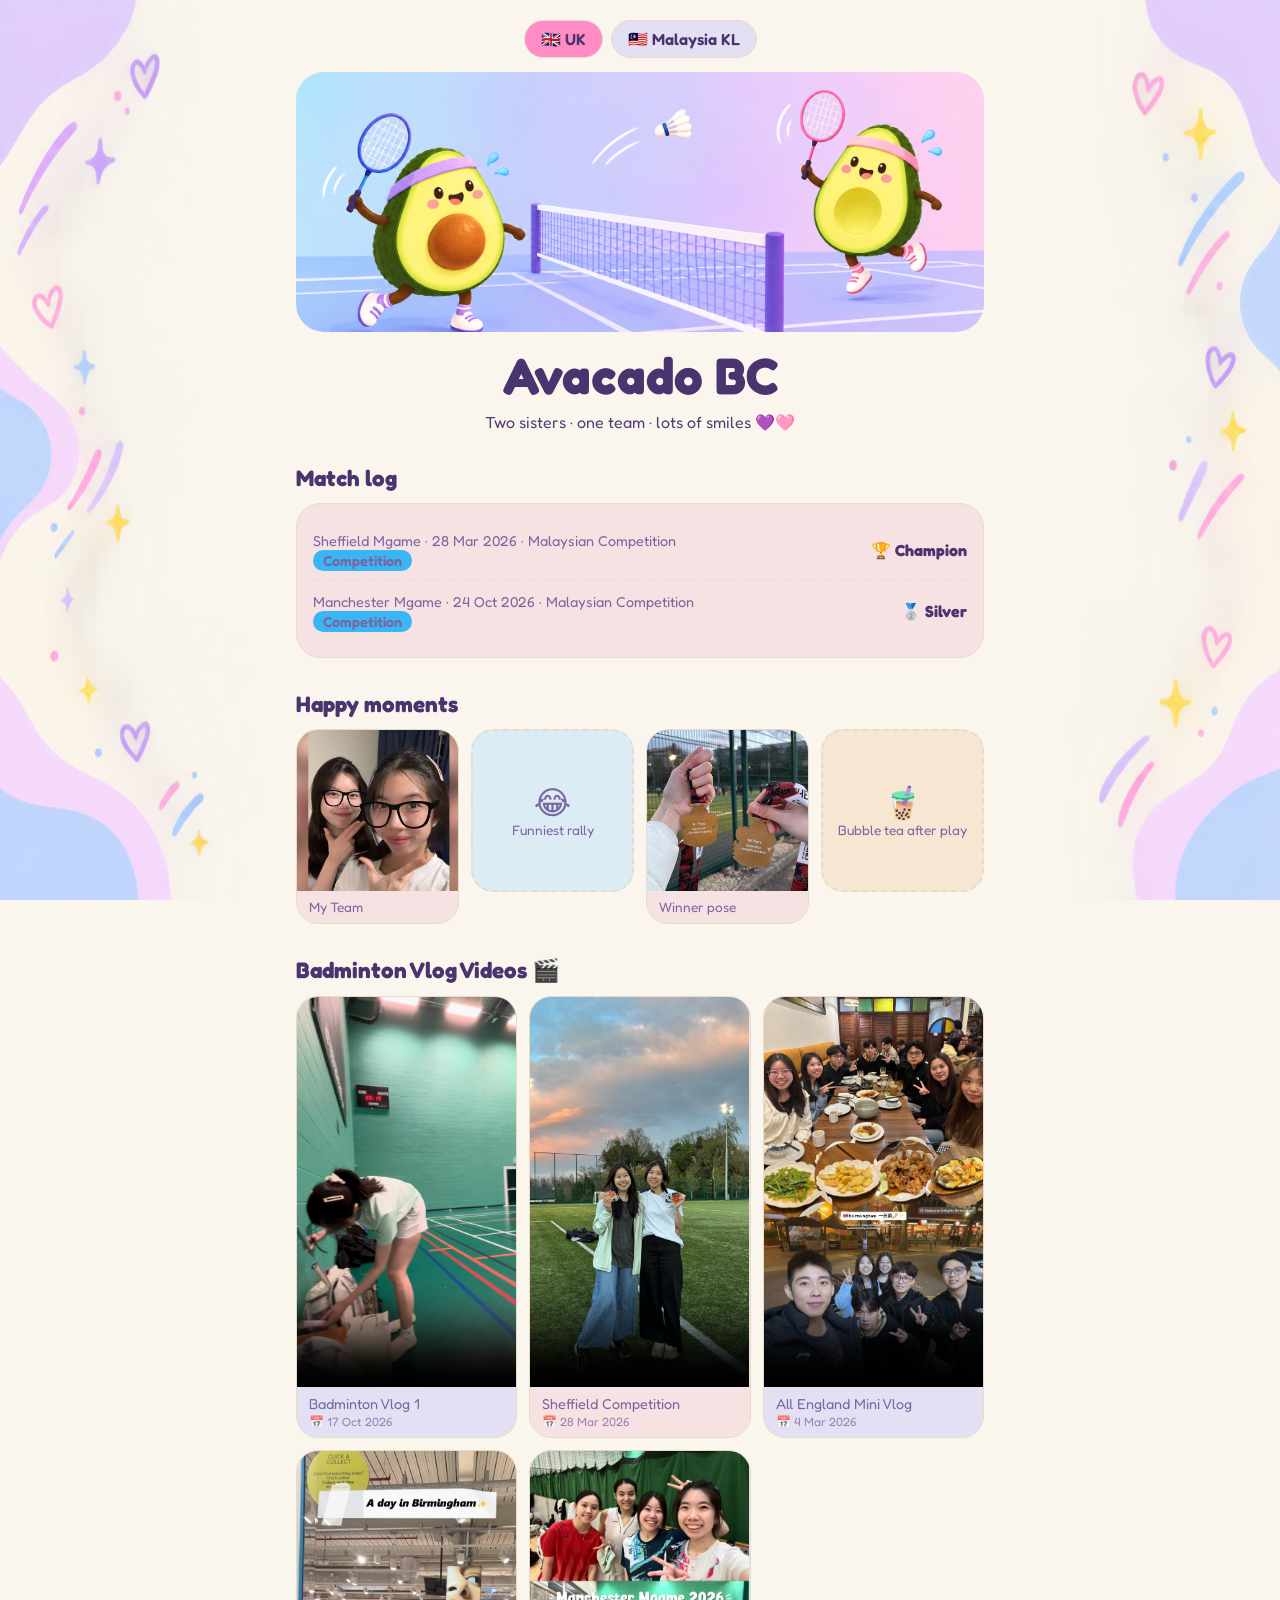
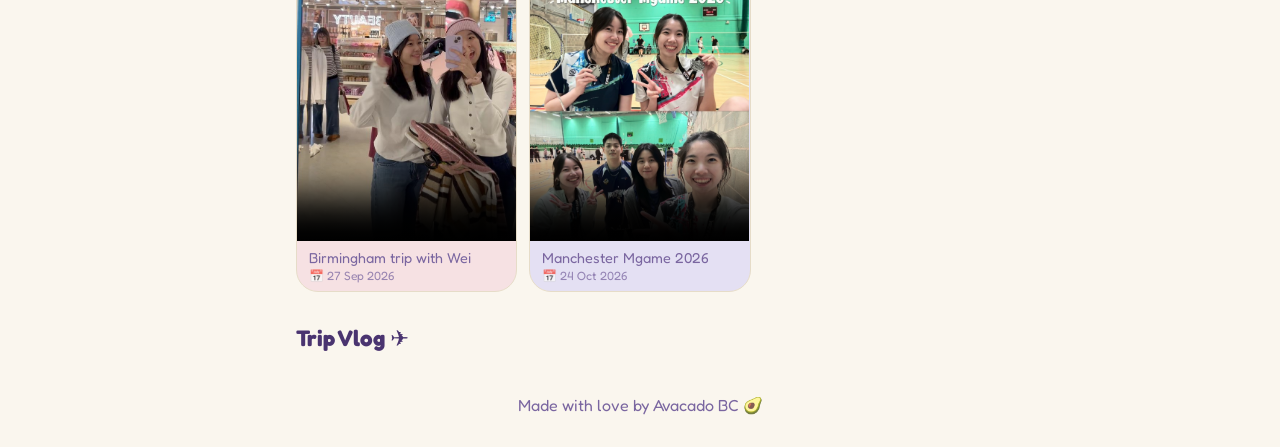
==== commit 5513f211: "Update video section headers in index.html" ====
--- a/index.html
+++ b/index.html
@@ -43,9 +43,13 @@
   <h2>Happy moments</h2>
   <div class="grid" id="moments"></div>
 
-  <!-- Videos (from data/vlogs.js) -->
-  <h2>Vlog videos 🎬</h2>
+  <!-- Badminton Vlogs -->
+  <h2>Badminton Vlog Videos 🎬</h2>
   <div class="vgrid" id="vlogs"></div>
+  
+  <!-- Trip Vlogs  -->
+  <h2>Trip Vlog ✈️</h2>
+  <div class="vgrid" id="trip-vlogs"></div>
 
   <footer id="club-footer"></footer>
 </div>
--- a/css/style.css
+++ b/css/style.css
@@ -61,22 +61,6 @@
 
 footer{text-align:center;color:var(--soft);margin:32px 0 16px}
 
-/* Decorative swirl background */
-body::before{
-  content:"";
-  position:fixed;
-  inset:0;
-  z-index:-1;
-  background:url("../images/frame.png") center / 100% 100% no-repeat;
-  pointer-events:none;
-}
-@media (max-width:700px){
-  body::before{
-    background:
-      url("../images/frame.png") left top / auto 55% no-repeat,
-      url("../images/frame.png") right bottom / auto 55% no-repeat;
-  }
-}
 .switch{display:flex;gap:8px;justify-content:center;margin:4px 0 14px}
 .switch a{padding:8px 16px;border-radius:99px;background:var(--lav);color:var(--ink);text-decoration:none;font-weight:600;border:1px solid var(--line)}
 .switch a.on{background:var(--p2)}
--- a/css/deco.css
+++ b/css/deco.css
@@ -1,7 +1,19 @@
-/* ===== Side panels: soft sweeping lines, racket and shuttlecock (computer screens only) ===== */
-@media (min-width:1000px){
-  body::before,body::after{content:"";position:fixed;top:0;bottom:0;width:calc((100vw - 720px) / 2);max-width:520px;pointer-events:none;background-repeat:no-repeat;background-size:cover;z-index:0}
-  body::before{left:0;background-position:left center;background-image:url("data:image/svg+xml,%3Csvg xmlns='http://www.w3.org/2000/svg' viewBox='0 0 400 1000' preserveAspectRatio='xMidYMid slice'%3E%3Cg transform='translate(400 0) scale(-1 1)'%3E%3Cdefs%3E%3CclipPath id='h'%3E%3Cellipse cx='0' cy='0' rx='40' ry='54'/%3E%3C/clipPath%3E%3ClinearGradient id='g_navy' x1='0' y1='1' x2='1' y2='0'%3E%3Cstop offset='0' stop-color='%2328324f' stop-opacity='0'/%3E%3Cstop offset='.45' stop-color='%2328324f' stop-opacity='1'/%3E%3Cstop offset='1' stop-color='%2328324f' stop-opacity='0'/%3E%3C/linearGradient%3E%3ClinearGradient id='g_mid' x1='0' y1='1' x2='1' y2='0'%3E%3Cstop offset='0' stop-color='%233b8fe0' stop-opacity='0'/%3E%3Cstop offset='.45' stop-color='%233b8fe0' stop-opacity='1'/%3E%3Cstop offset='1' stop-color='%233b8fe0' stop-opacity='0'/%3E%3C/linearGradient%3E%3ClinearGradient id='g_sky' x1='0' y1='1' x2='1' y2='0'%3E%3Cstop offset='0' stop-color='%233fa9f5' stop-opacity='0'/%3E%3Cstop offset='.45' stop-color='%233fa9f5' stop-opacity='1'/%3E%3Cstop offset='1' stop-color='%233fa9f5' stop-opacity='0'/%3E%3C/linearGradient%3E%3ClinearGradient id='g_light' x1='0' y1='1' x2='1' y2='0'%3E%3Cstop offset='0' stop-color='%237db8ff' stop-opacity='0'/%3E%3Cstop offset='.45' stop-color='%237db8ff' stop-opacity='1'/%3E%3Cstop offset='1' stop-color='%237db8ff' stop-opacity='0'/%3E%3C/linearGradient%3E%3ClinearGradient id='g_deep' x1='0' y1='1' x2='1' y2='0'%3E%3Cstop offset='0' stop-color='%233b6fd8' stop-opacity='0'/%3E%3Cstop offset='.45' stop-color='%233b6fd8' stop-opacity='1'/%3E%3Cstop offset='1' stop-color='%233b6fd8' stop-opacity='0'/%3E%3C/linearGradient%3E%3C/defs%3E%3Cpath d='M20 700Q198 526 300 300Q171 508 20 700Z' fill='url(%23g_navy)' opacity='0.42'/%3E%3Cpath d='M60 820Q211 613 380 420Q174 583 60 820Z' fill='url(%23g_mid)' opacity='0.38'/%3E%3Cpath d='M0 520Q193 310 330 60Q177 299 0 520Z' fill='url(%23g_navy)' opacity='0.28'/%3E%3Cpath d='M120 990Q291 840 400 640Q260 815 120 990Z' fill='url(%23g_light)' opacity='0.55'/%3E%3Cpath d='M200 780Q296 637 400 500Q280 625 200 780Z' fill='url(%23g_navy)' opacity='0.32'/%3E%3Cpath d='M30 300Q148 134 270 -30Q119 113 30 300Z' fill='url(%23g_sky)' opacity='0.38'/%3E%3Cpath d='M150 430Q298 322 400 170Q278 303 150 430Z' fill='url(%23g_deep)' opacity='0.32'/%3E%3Cpath d='M0 950Q130 839 230 700Q117 827 0 950Z' fill='url(%23g_navy)' opacity='0.26'/%3E%3Cpath d='M250 990Q326 911 400 830Q310 896 250 990Z' fill='url(%23g_sky)' opacity='0.42'/%3E%3Cpath d='M90 650Q213 494 360 360Q205 486 90 650Z' fill='url(%23g_navy)' opacity='0.3'/%3E%3Cpath d='M300 570Q365 511 400 430Q351 501 300 570Z' fill='url(%23g_deep)' opacity='0.35'/%3E%3Cpath d='M170 240Q268 143 330 20Q255 134 170 240Z' fill='url(%23g_navy)' opacity='0.25'/%3E%3Cpath d='M10 880Q160 640 370 260' fill='none' stroke='url(%23g_navy)' stroke-width='2' stroke-linecap='round' opacity='0.5'/%3E%3Cpath d='M60 560Q200 380 400 60' fill='none' stroke='url(%23g_navy)' stroke-width='2' stroke-linecap='round' opacity='0.4'/%3E%3Cpath d='M180 1000Q300 820 400 700' fill='none' stroke='url(%23g_navy)' stroke-width='2' stroke-linecap='round' opacity='0.45'/%3E%3Cpath d='M0 400Q120 200 300 -20' fill='none' stroke='url(%23g_navy)' stroke-width='2' stroke-linecap='round' opacity='0.35'/%3E%3Cg transform='translate(290 170) rotate(20) scale(1.25)' fill='none' stroke='%2328324f' stroke-width='4.5' stroke-linecap='round' stroke-linejoin='round' opacity='.75'%3E%3Cellipse cx='0' cy='0' rx='40' ry='54' fill='%23ffffff' fill-opacity='.3' stroke='none'/%3E%3Cg clip-path='url(%23h)' stroke='%23ffffff' stroke-width='1.8' opacity='.9'%3E%3Cpath d='M-32 -54V54M-22 -54V54M-12 -54V54M-2 -54V54M8 -54V54M18 -54V54M28 -54V54M38 -54V54'/%3E%3Cpath d='M-40 -42H40M-40 -30H40M-40 -18H40M-40 -6H40M-40 6H40M-40 18H40M-40 30H40M-40 42H40'/%3E%3C/g%3E%3Cellipse cx='0' cy='0' rx='40' ry='54'/%3E%3Cpath d='M-13 52L-5 82M13 52L5 82'/%3E%3Crect x='-7' y='82' width='14' height='70' rx='7' fill='%23ffffff' fill-opacity='.7'/%3E%3Cpath d='M-7 100H7M-7 114H7M-7 128H7' stroke-width='2.5'/%3E%3C/g%3E%3Cg transform='translate(300 905) rotate(-28) scale(1.5)' fill='%23ffffff' fill-opacity='.7' stroke='%2328324f' stroke-width='3.4' stroke-linejoin='round' stroke-linecap='round' opacity='.75'%3E%3Cpath d='M-12 0L-37 -68Q0 -81 37 -68L12 0Z'/%3E%3Cpath d='M-6 0L-19 -70M0 0V-75M6 0L19 -70' fill='none' stroke-width='2.4'/%3E%3Cellipse cx='0' cy='-69' rx='37' ry='7' fill='none'/%3E%3Ccircle cx='0' cy='6' r='13' fill='%23cfe3ff' fill-opacity='.9'/%3E%3C/g%3E%3C/g%3E%3C/svg%3E")}
-  body::after{right:0;background-position:right center;background-image:url("data:image/svg+xml,%3Csvg xmlns='http://www.w3.org/2000/svg' viewBox='0 0 400 1000' preserveAspectRatio='xMidYMid slice'%3E%3Cdefs%3E%3CclipPath id='h'%3E%3Cellipse cx='0' cy='0' rx='40' ry='54'/%3E%3C/clipPath%3E%3ClinearGradient id='g_navy' x1='0' y1='1' x2='1' y2='0'%3E%3Cstop offset='0' stop-color='%2328324f' stop-opacity='0'/%3E%3Cstop offset='.45' stop-color='%2328324f' stop-opacity='1'/%3E%3Cstop offset='1' stop-color='%2328324f' stop-opacity='0'/%3E%3C/linearGradient%3E%3ClinearGradient id='g_mid' x1='0' y1='1' x2='1' y2='0'%3E%3Cstop offset='0' stop-color='%233b8fe0' stop-opacity='0'/%3E%3Cstop offset='.45' stop-color='%233b8fe0' stop-opacity='1'/%3E%3Cstop offset='1' stop-color='%233b8fe0' stop-opacity='0'/%3E%3C/linearGradient%3E%3ClinearGradient id='g_sky' x1='0' y1='1' x2='1' y2='0'%3E%3Cstop offset='0' stop-color='%233fa9f5' stop-opacity='0'/%3E%3Cstop offset='.45' stop-color='%233fa9f5' stop-opacity='1'/%3E%3Cstop offset='1' stop-color='%233fa9f5' stop-opacity='0'/%3E%3C/linearGradient%3E%3ClinearGradient id='g_light' x1='0' y1='1' x2='1' y2='0'%3E%3Cstop offset='0' stop-color='%237db8ff' stop-opacity='0'/%3E%3Cstop offset='.45' stop-color='%237db8ff' stop-opacity='1'/%3E%3Cstop offset='1' stop-color='%237db8ff' stop-opacity='0'/%3E%3C/linearGradient%3E%3ClinearGradient id='g_deep' x1='0' y1='1' x2='1' y2='0'%3E%3Cstop offset='0' stop-color='%233b6fd8' stop-opacity='0'/%3E%3Cstop offset='.45' stop-color='%233b6fd8' stop-opacity='1'/%3E%3Cstop offset='1' stop-color='%233b6fd8' stop-opacity='0'/%3E%3C/linearGradient%3E%3C/defs%3E%3Cpath d='M20 700Q198 526 300 300Q171 508 20 700Z' fill='url(%23g_navy)' opacity='0.42'/%3E%3Cpath d='M60 820Q211 613 380 420Q174 583 60 820Z' fill='url(%23g_mid)' opacity='0.38'/%3E%3Cpath d='M0 520Q193 310 330 60Q177 299 0 520Z' fill='url(%23g_navy)' opacity='0.28'/%3E%3Cpath d='M120 990Q291 840 400 640Q260 815 120 990Z' fill='url(%23g_light)' opacity='0.55'/%3E%3Cpath d='M200 780Q296 637 400 500Q280 625 200 780Z' fill='url(%23g_navy)' opacity='0.32'/%3E%3Cpath d='M30 300Q148 134 270 -30Q119 113 30 300Z' fill='url(%23g_sky)' opacity='0.38'/%3E%3Cpath d='M150 430Q298 322 400 170Q278 303 150 430Z' fill='url(%23g_deep)' opacity='0.32'/%3E%3Cpath d='M0 950Q130 839 230 700Q117 827 0 950Z' fill='url(%23g_navy)' opacity='0.26'/%3E%3Cpath d='M250 990Q326 911 400 830Q310 896 250 990Z' fill='url(%23g_sky)' opacity='0.42'/%3E%3Cpath d='M90 650Q213 494 360 360Q205 486 90 650Z' fill='url(%23g_navy)' opacity='0.3'/%3E%3Cpath d='M300 570Q365 511 400 430Q351 501 300 570Z' fill='url(%23g_deep)' opacity='0.35'/%3E%3Cpath d='M170 240Q268 143 330 20Q255 134 170 240Z' fill='url(%23g_navy)' opacity='0.25'/%3E%3Cpath d='M10 880Q160 640 370 260' fill='none' stroke='url(%23g_navy)' stroke-width='2' stroke-linecap='round' opacity='0.5'/%3E%3Cpath d='M60 560Q200 380 400 60' fill='none' stroke='url(%23g_navy)' stroke-width='2' stroke-linecap='round' opacity='0.4'/%3E%3Cpath d='M180 1000Q300 820 400 700' fill='none' stroke='url(%23g_navy)' stroke-width='2' stroke-linecap='round' opacity='0.45'/%3E%3Cpath d='M0 400Q120 200 300 -20' fill='none' stroke='url(%23g_navy)' stroke-width='2' stroke-linecap='round' opacity='0.35'/%3E%3Cg transform='translate(290 170) rotate(20) scale(1.25)' fill='none' stroke='%2328324f' stroke-width='4.5' stroke-linecap='round' stroke-linejoin='round' opacity='.75'%3E%3Cellipse cx='0' cy='0' rx='40' ry='54' fill='%23ffffff' fill-opacity='.3' stroke='none'/%3E%3Cg clip-path='url(%23h)' stroke='%23ffffff' stroke-width='1.8' opacity='.9'%3E%3Cpath d='M-32 -54V54M-22 -54V54M-12 -54V54M-2 -54V54M8 -54V54M18 -54V54M28 -54V54M38 -54V54'/%3E%3Cpath d='M-40 -42H40M-40 -30H40M-40 -18H40M-40 -6H40M-40 6H40M-40 18H40M-40 30H40M-40 42H40'/%3E%3C/g%3E%3Cellipse cx='0' cy='0' rx='40' ry='54'/%3E%3Cpath d='M-13 52L-5 82M13 52L5 82'/%3E%3Crect x='-7' y='82' width='14' height='70' rx='7' fill='%23ffffff' fill-opacity='.7'/%3E%3Cpath d='M-7 100H7M-7 114H7M-7 128H7' stroke-width='2.5'/%3E%3C/g%3E%3Cg transform='translate(300 905) rotate(-28) scale(1.5)' fill='%23ffffff' fill-opacity='.7' stroke='%2328324f' stroke-width='3.4' stroke-linejoin='round' stroke-linecap='round' opacity='.75'%3E%3Cpath d='M-12 0L-37 -68Q0 -81 37 -68L12 0Z'/%3E%3Cpath d='M-6 0L-19 -70M0 0V-75M6 0L19 -70' fill='none' stroke-width='2.4'/%3E%3Cellipse cx='0' cy='-69' rx='37' ry='7' fill='none'/%3E%3Ccircle cx='0' cy='6' r='13' fill='%23cfe3ff' fill-opacity='.9'/%3E%3C/g%3E%3C/svg%3E")}
-  .wrap{position:relative;z-index:1}
+
+/* Decorative background: desktop only */
+body::before {
+  content: "";
+  position: fixed;
+  inset: 0;
+  z-index: -1;
+  background: url("../images/frame.png") right center / 100% 100% no-repeat;
+  pointer-events: none;
 }
+
+/* Hide decoration on phones and small screens */
+@media (max-width: 700px) {
+  body::before {
+    display: none;
+    background: none;
+  }
+}
+
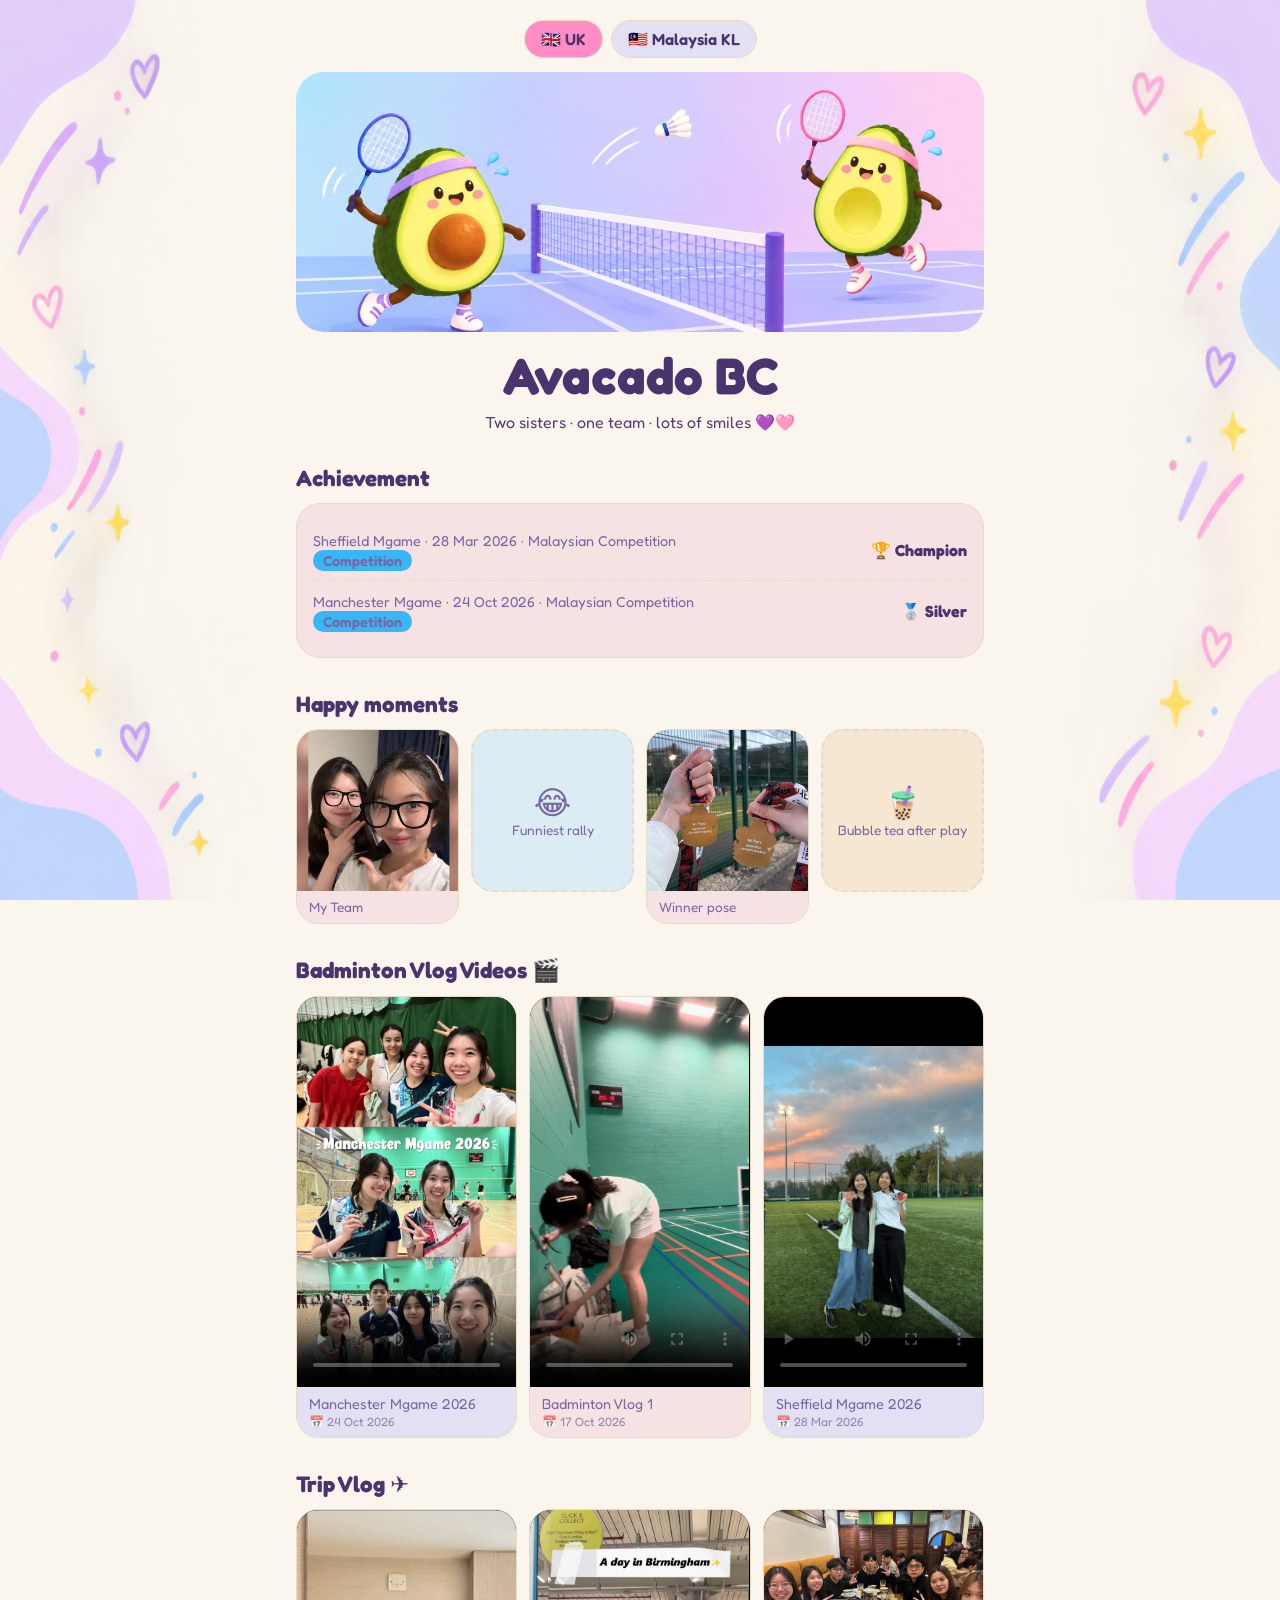
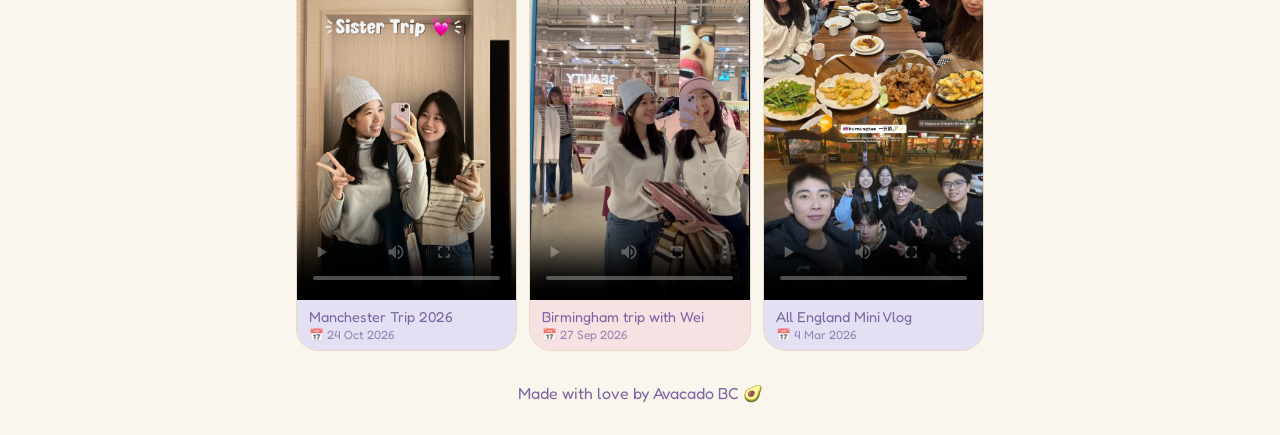
==== commit 7330d350: "Update index.html" ====
--- a/index.html
+++ b/index.html
@@ -36,7 +36,7 @@
   </div></div>
 
   <!-- Match log (from data/matches.js) -->
-  <h2>Match log</h2>
+  <h2>Achievement</h2>
   <div class="card" id="match-log"></div>
 
   <!-- Photos (from data/moments.js) -->
--- a/css/style.css
+++ b/css/style.css
@@ -55,7 +55,7 @@
 .vd i{font-style:normal;width:52px;height:52px;border-radius:50%;background:var(--p2);color:var(--ink);display:flex;align-items:center;justify-content:center;font-size:1.4rem}
 .vc{margin:0;background:var(--lav);border:1px solid var(--line);border-radius:22px;overflow:hidden}
 .vc:nth-child(2n){background:var(--pink)}
-.vc video{display:block;width:100%;aspect-ratio:9/16;object-fit:cover;border:0;background:#000}
+.vc video{display:block;width:100%;aspect-ratio:9/16;object-fit:contain;border:0;background:#000}
 .vc iframe{display:block;width:100%;aspect-ratio:16/9;border:0;background:#000}
 .vc figcaption{padding:8px 12px;font-size:.9rem;color:var(--soft)}
 
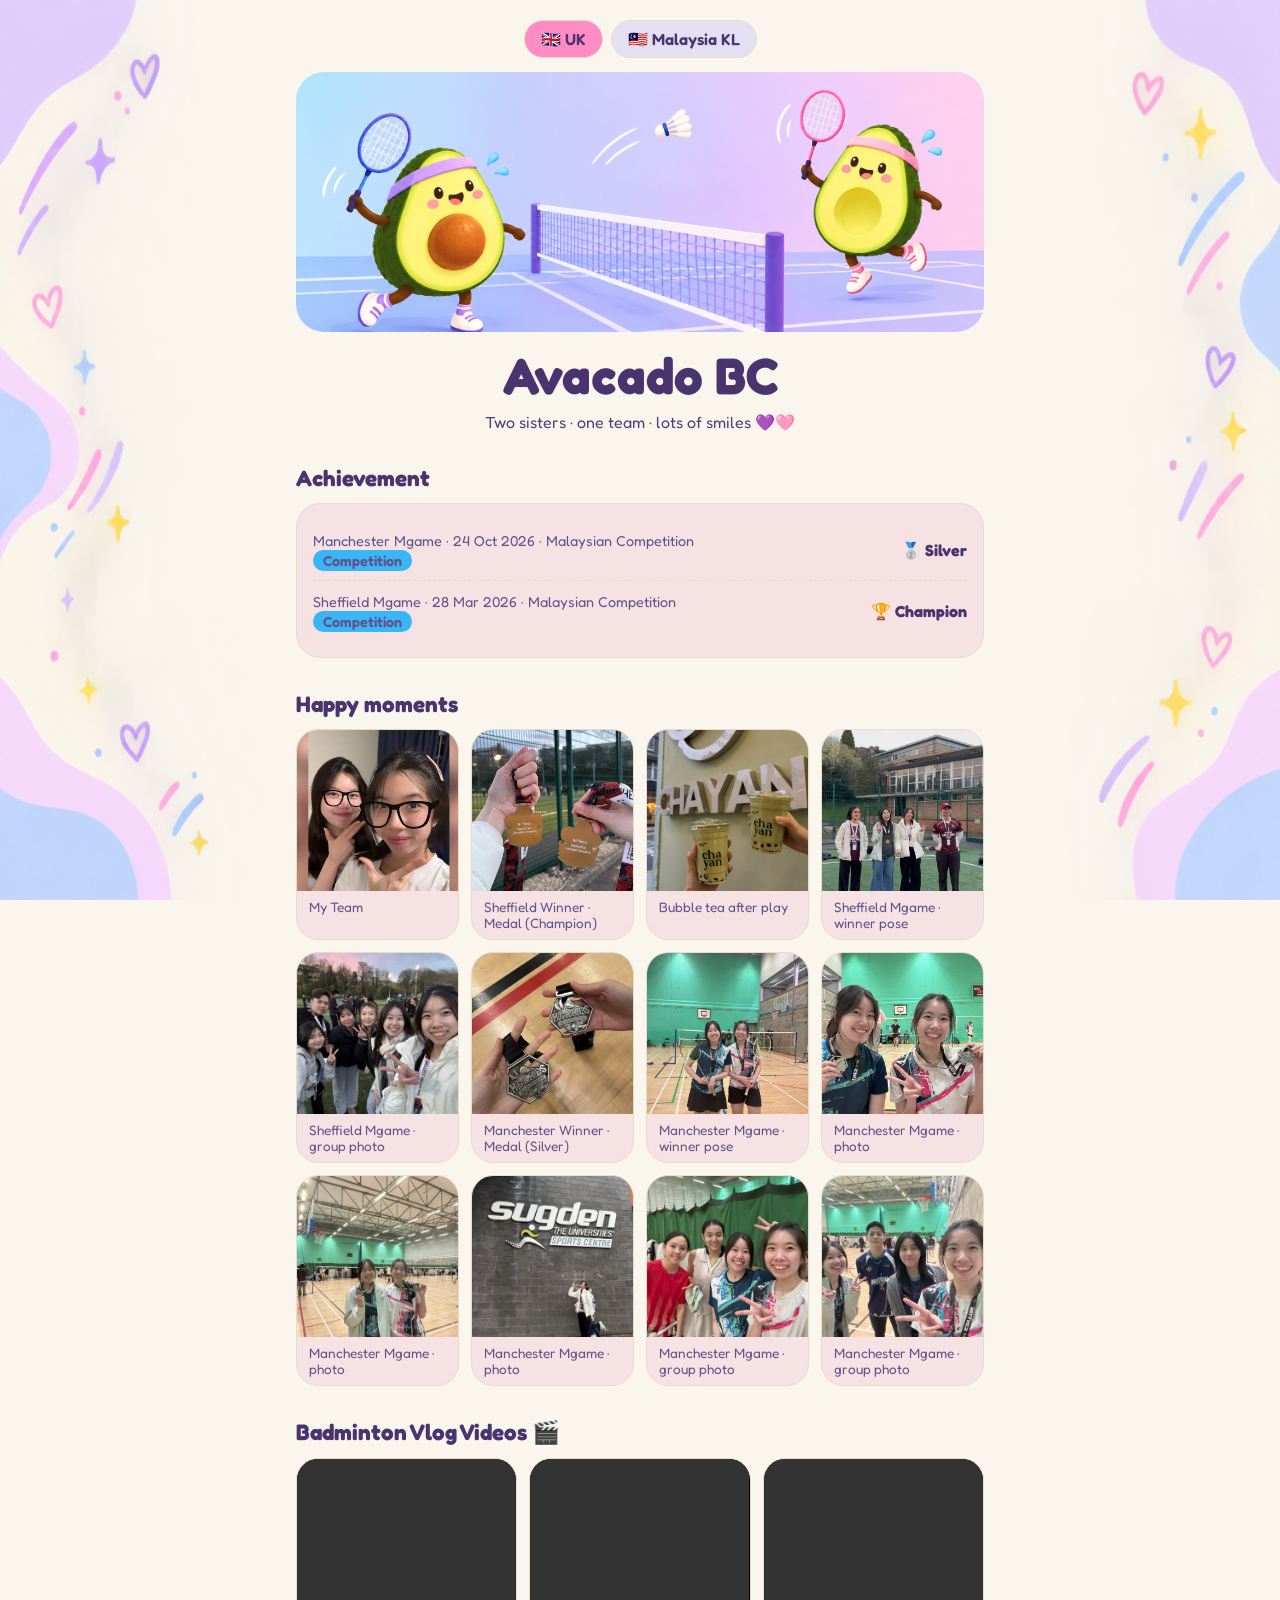
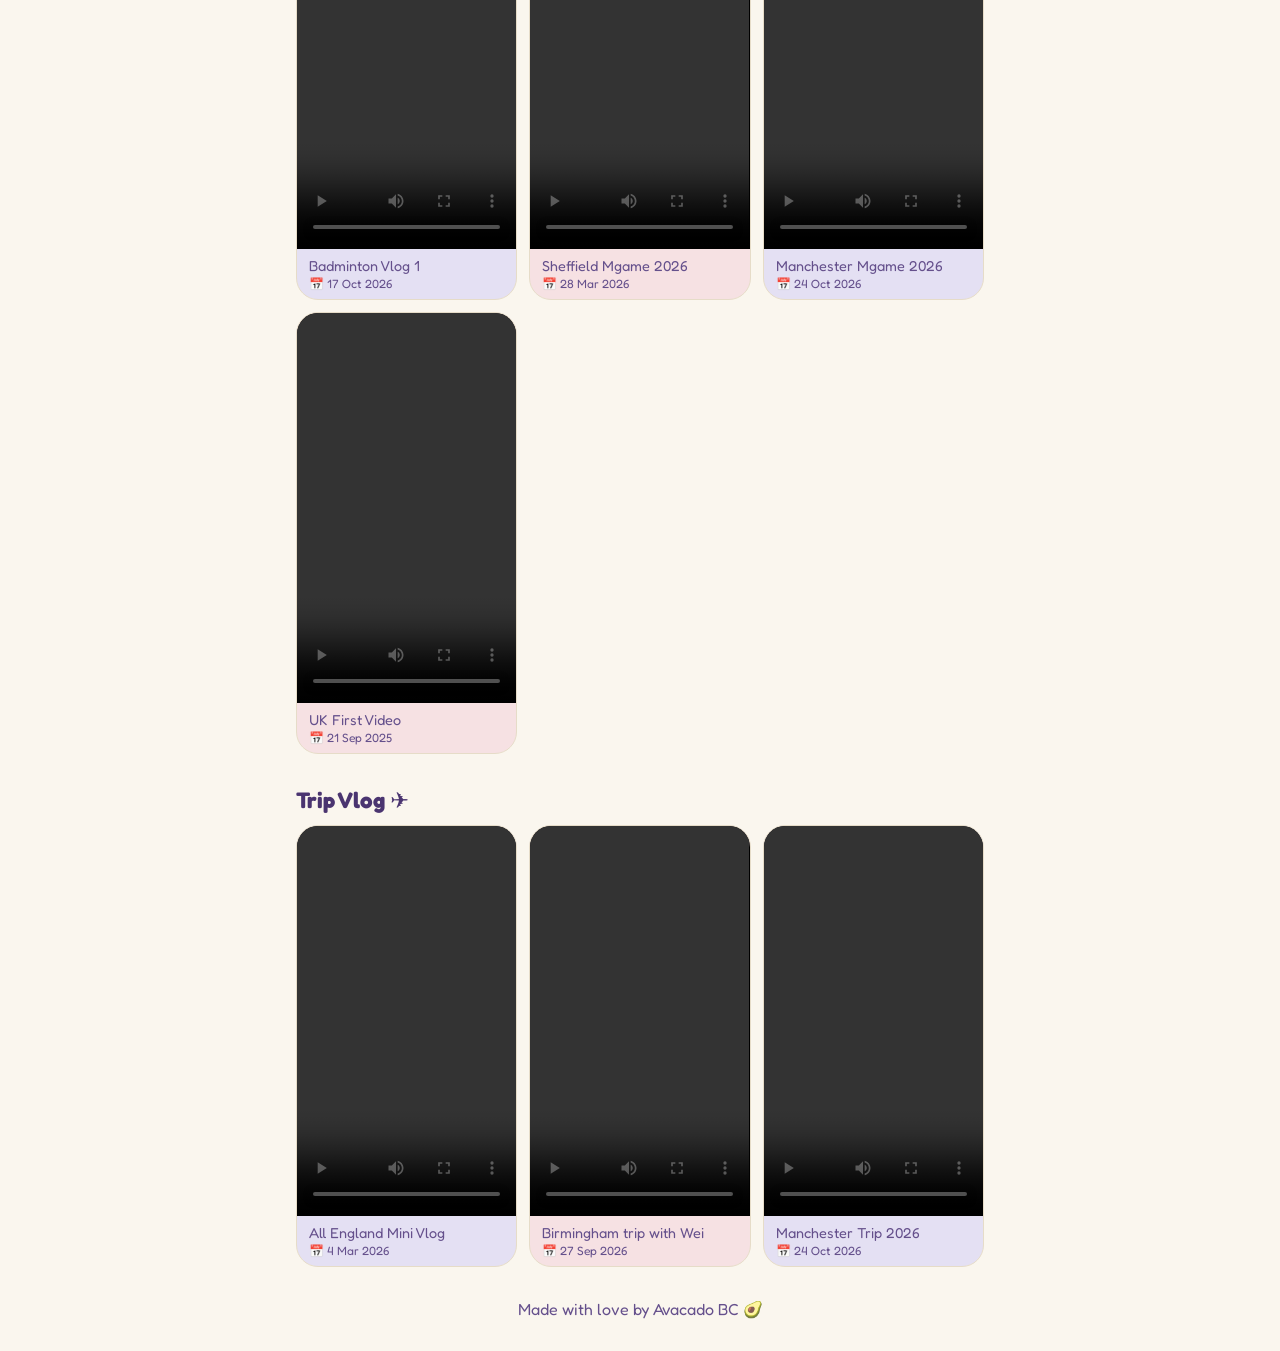
==== commit a5d8b9ce: "Add files via upload" ====
--- a/index.html
+++ b/index.html
@@ -4,6 +4,7 @@
 <meta charset="utf-8">
 <meta name="viewport" content="width=device-width, initial-scale=1">
 <title>Avacado BC 🏸</title>
+<meta name="description" content="Two sisters · one team · lots of smiles">
 <meta property="og:title" content="Avacado BC 🏸">
 <meta property="og:description" content="Two sisters · one team · lots of smiles">
 <link rel="icon" href="data:image/svg+xml,<svg xmlns=%22http://www.w3.org/2000/svg%22 viewBox=%220 0 100 100%22><text y=%22.9em%22 font-size=%2290%22>🏸</text></svg>">
@@ -13,45 +14,44 @@
 </head>
 <body>
 <div class="wrap">
-  <nav class="switch">
-    <a class="on" href="index.html">🇬🇧 UK</a>
-    <a href="kl.html">🇲🇾 Malaysia KL</a>
-  </nav>
-  
-  <!-- Banner (text comes from data/club.js) -->
-  <header class="hero">
-    <img class="hero-img" src="images/Kawaii%20Avocado%20Badminton%20Match.png" alt="Avacado BC avocados playing badminton">
-    <h1 id="club-name"></h1>
-    <p id="club-tagline"></p>
-  </header>
 
-  <!-- Team record (calculated from data/matches.js) -->
-  <!-- <h2>Our team record</h2>-->
-  <!-- <div class="card"><div class="vs">-->
-  <h2 style="display:none">Our team record</h2>
-  <div class="card" style="display:none"><div class="vs">
-    <div><b id="stat-games">0</b><small>games</small></div>
-    <div><b id="stat-wins">0</b><small>wins</small></div>
-    <div><b id="stat-losses">0</b><small>losses</small></div>
-  </div></div>
+<nav class="switch" aria-label="Choose country">
+<a class="on" href="index.html" aria-current="page">🇬🇧 UK</a>
+<a href="kl.html">🇲🇾 Malaysia KL</a>
+</nav>
 
-  <!-- Match log (from data/matches.js) -->
-  <h2>Achievement</h2>
-  <div class="card" id="match-log"></div>
+<!-- Banner (text comes from data/club.js) -->
+<header class="hero">
+<img class="hero-img" src="images/Kawaii%20Avocado%20Badminton%20Match.png" alt="Avacado BC avocados playing badminton">
+<h1 id="club-name"></h1>
+<p id="club-tagline"></p>
+</header>
 
-  <!-- Photos (from data/moments.js) -->
-  <h2>Happy moments</h2>
-  <div class="grid" id="moments"></div>
+<!-- Team record (hidden for now: remove display:none to show it) -->
+<h2 style="display:none">Our team record</h2>
+<div class="card" style="display:none"><div class="vs">
+<div><b id="stat-games">0</b><small>games</small></div>
+<div><b id="stat-wins">0</b><small>wins</small></div>
+<div><b id="stat-losses">0</b><small>losses</small></div>
+</div></div>
 
-  <!-- Badminton Vlogs -->
-  <h2>Badminton Vlog Videos 🎬</h2>
-  <div class="vgrid" id="vlogs"></div>
-  
-  <!-- Trip Vlogs  -->
-  <h2>Trip Vlog ✈️</h2>
-  <div class="vgrid" id="trip-vlogs"></div>
+<!-- Match log (from data/matches.js) -->
+<h2>Achievement</h2>
+<div class="card" id="match-log"><noscript>Please turn on JavaScript to see our games.</noscript></div>
 
-  <footer id="club-footer"></footer>
+<!-- Photos (from data/moments.js) -->
+<h2>Happy moments</h2>
+<div class="grid" id="moments"></div>
+
+<!-- Badminton Vlogs -->
+<h2>Badminton Vlog Videos 🎬</h2>
+<div class="vgrid" id="vlogs"></div>
+
+<!-- Trip Vlogs -->
+<h2>Trip Vlog ✈️</h2>
+<div class="vgrid" id="trip-vlogs"></div>
+
+<footer id="club-footer"></footer>
 </div>
 
 <!-- Your data files: these are the ones you edit -->
@@ -59,7 +59,9 @@
 <script src="data/matches.js"></script>
 <script src="data/moments.js"></script>
 <script src="data/vlogs.js"></script>
+
 <!-- The code that builds the page: no need to touch -->
+<script src="js/lightbox.js"></script>
 <script src="js/script.js"></script>
 </body>
 </html>
--- a/css/style.css
+++ b/css/style.css
@@ -6,7 +6,7 @@
   --lav:#e4e0f3;     /* lavender */
   --peach:#f6e6d2;   /* peach */
   --ink:#4a3470;     /* main text */
-  --soft:#7a66a0;    /* softer text */
+  --soft:#65508c;    /* softer text (dark enough to read on every box) */
   --p1:#a78bfa;      /* purple number */
   --p2:#ff8cc4;      /* pink */
   --p3:#38b6f5;      /* sky blue */
@@ -15,6 +15,7 @@
 *{box-sizing:border-box}
 body{margin:0;min-height:100vh;background:var(--bg);color:var(--ink);font-family:'Fredoka',system-ui,-apple-system,'Segoe UI',sans-serif}
 .wrap{max-width:720px;margin:0 auto;padding:16px}
+:focus-visible{outline:3px solid var(--p1);outline-offset:3px}
 
 .hero{text-align:center;color:var(--ink)}
 .hero h1{margin:6px 0;font-size:clamp(2rem,9vw,3.2rem)}
@@ -24,6 +25,7 @@
 h2{margin:32px 0 12px;font-size:1.4rem}
 .card{background:var(--card);border:1px solid var(--line);border-radius:24px;padding:16px}
 #match-log{background:var(--pink)}
+.empty{grid-column:1/-1;margin:0;color:var(--soft);text-align:center;padding:12px}
 
 .vs{display:grid;grid-template-columns:repeat(3,1fr);align-items:center;text-align:center;gap:8px}
 .vs b{display:block;font-size:2.6rem;color:var(--p3)}
@@ -37,6 +39,9 @@
 .sc{font-weight:700;text-align:right}
 .tag{font-size:.75rem;color:#3b2a5c;font-weight:600;border-radius:99px;padding:2px 10px;background:var(--p3)}
 .tag.s{background:var(--p2)}
+.tag.win{background:#b9e8c7}
+.tag.lose{background:#f9c9d6}
+.tag.draw{background:#ffe8a8}
 
 .grid{display:grid;grid-template-columns:repeat(auto-fill,minmax(150px,1fr));gap:12px}
 .ph{background:var(--pink);border:2px dashed var(--line);border-radius:22px;aspect-ratio:1;display:flex;flex-direction:column;align-items:center;justify-content:center;text-align:center;padding:8px;font-size:.85rem;color:var(--soft)}
@@ -47,6 +52,8 @@
 .pic{margin:0;background:var(--pink);border:1px solid var(--line);border-radius:22px;overflow:hidden}
 .pic img{display:block;width:100%;aspect-ratio:1;object-fit:cover}
 .pic figcaption{padding:8px 12px;font-size:.85rem;color:var(--soft)}
+/* Photos are buttons, so they work with the keyboard too */
+.pic-btn{display:block;width:100%;padding:0;border:0;background:none;cursor:zoom-in;font:inherit;color:inherit}
 
 .vgrid{display:grid;grid-template-columns:repeat(2,1fr);gap:12px}
 @media (min-width:600px){.vgrid{grid-template-columns:repeat(3,1fr)}}
@@ -64,3 +71,18 @@
 .switch{display:flex;gap:8px;justify-content:center;margin:4px 0 14px}
 .switch a{padding:8px 16px;border-radius:99px;background:var(--lav);color:var(--ink);text-decoration:none;font-weight:600;border:1px solid var(--line)}
 .switch a.on{background:var(--p2)}
+
+/* Shared photo viewer (js/lightbox.js) */
+.lb{position:fixed;inset:0;z-index:99999;background:rgba(20,15,35,.94);display:flex;justify-content:center;align-items:center;padding:30px}
+.lb[hidden]{display:none}
+.lb-fig{margin:0;text-align:center;color:#fff;max-width:100%}
+.lb-fig img{display:block;max-width:95vw;max-height:80vh;width:auto;height:auto;object-fit:contain;border-radius:12px;box-shadow:0 10px 40px rgba(0,0,0,.3);margin:0 auto}
+.lb-fig figcaption{display:flex;flex-direction:column;gap:2px;margin-top:10px}
+.lb-fig figcaption span{opacity:.85;font-size:.9rem}
+.lb button{background:transparent;border:0;color:#fff;cursor:pointer;font:inherit}
+.lb-close{position:absolute;top:14px;right:24px;font-size:42px;line-height:1}
+.lb-nav{position:absolute;top:50%;transform:translateY(-50%);font-size:34px;padding:12px}
+.lb-prev{left:12px}
+.lb-next{right:12px}
+.lb button:focus-visible{outline-color:#fff}
+@media (max-width:600px){.lb{padding:12px}.lb-fig img{max-width:96vw;max-height:75vh}.lb-close{right:14px}}
